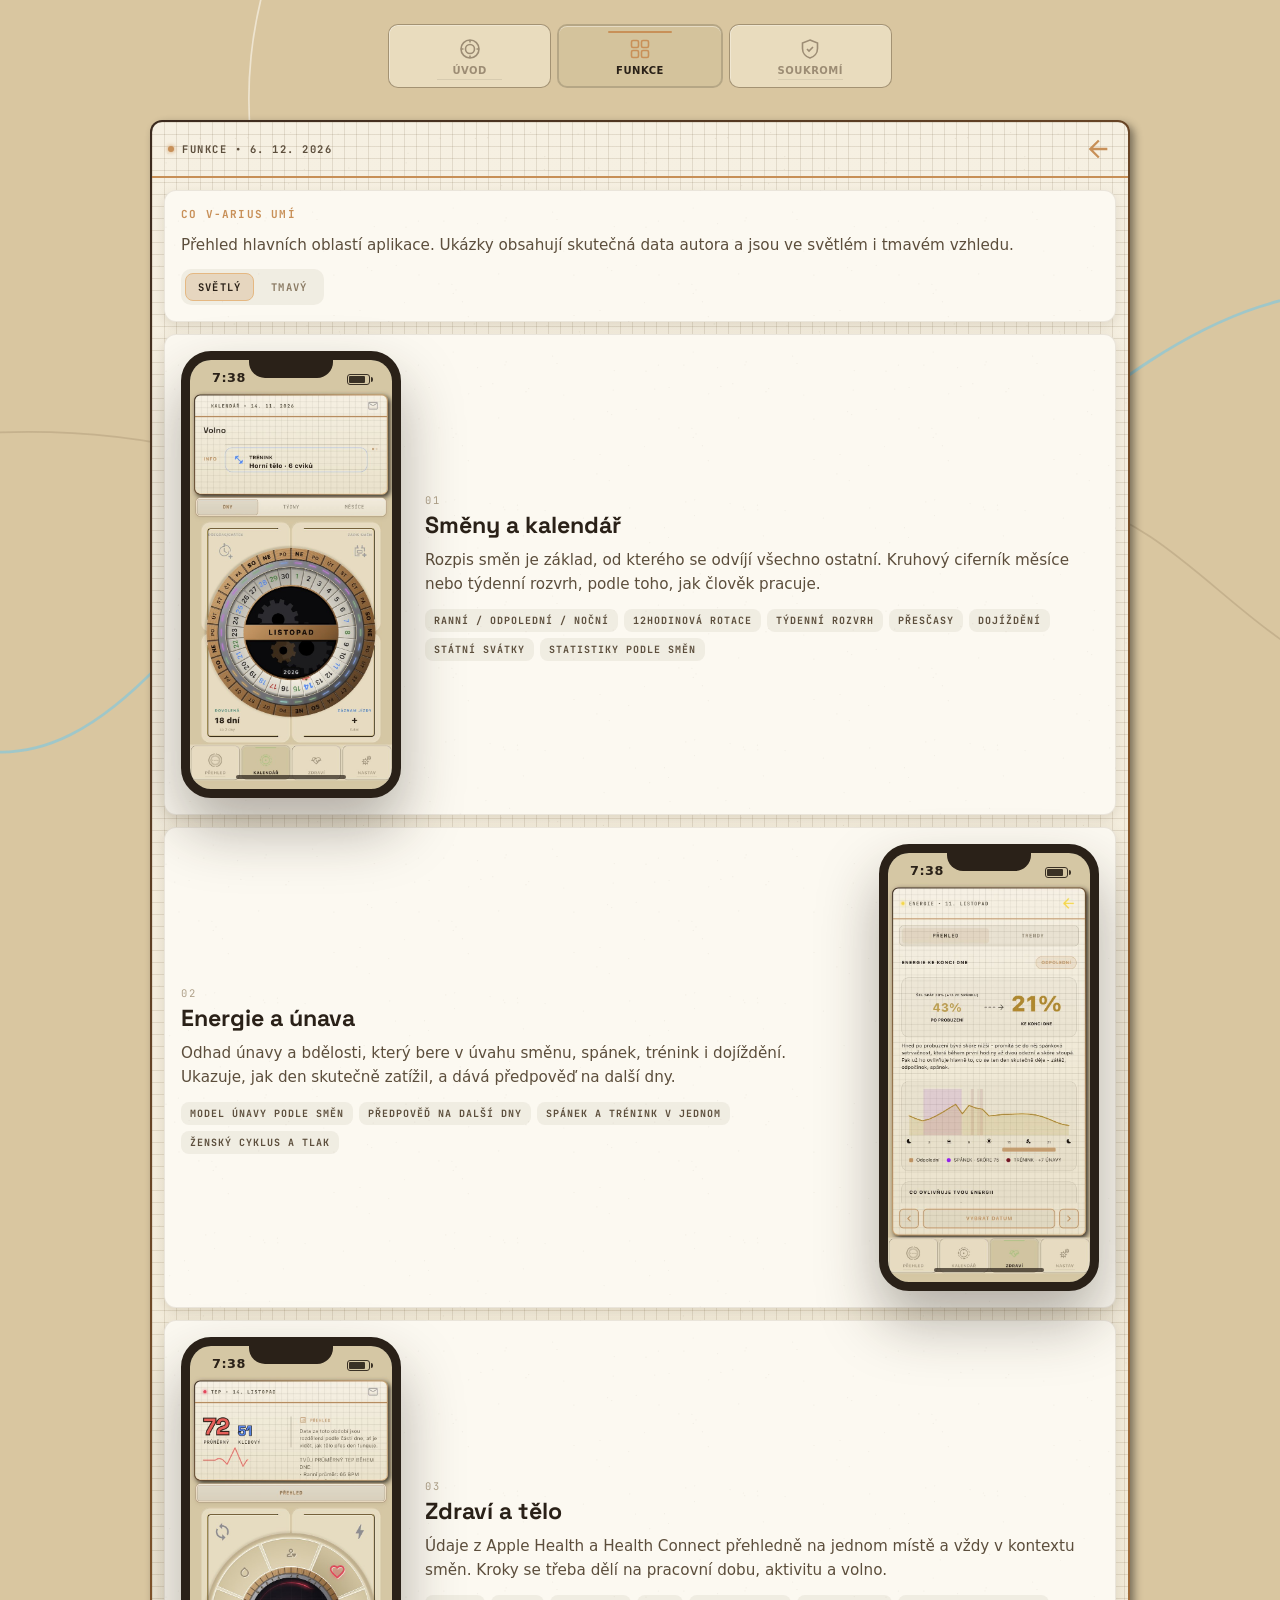
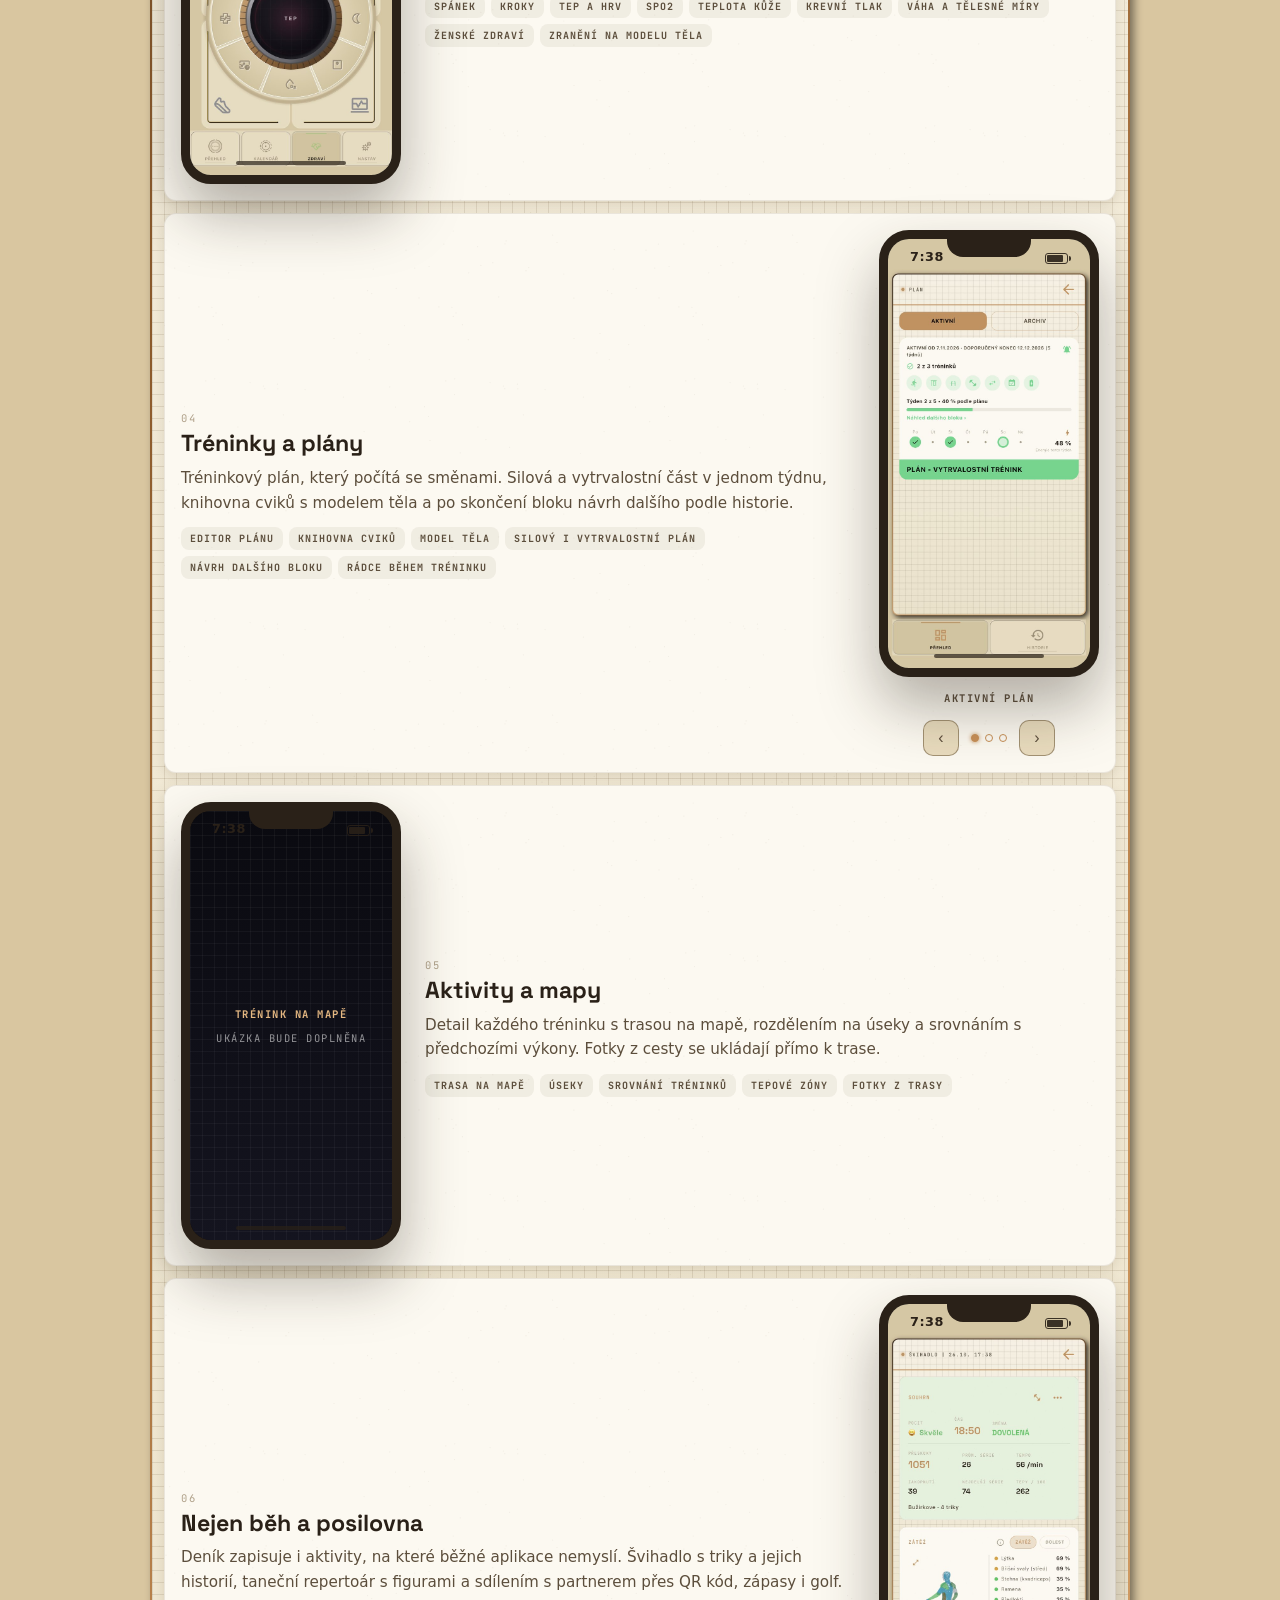
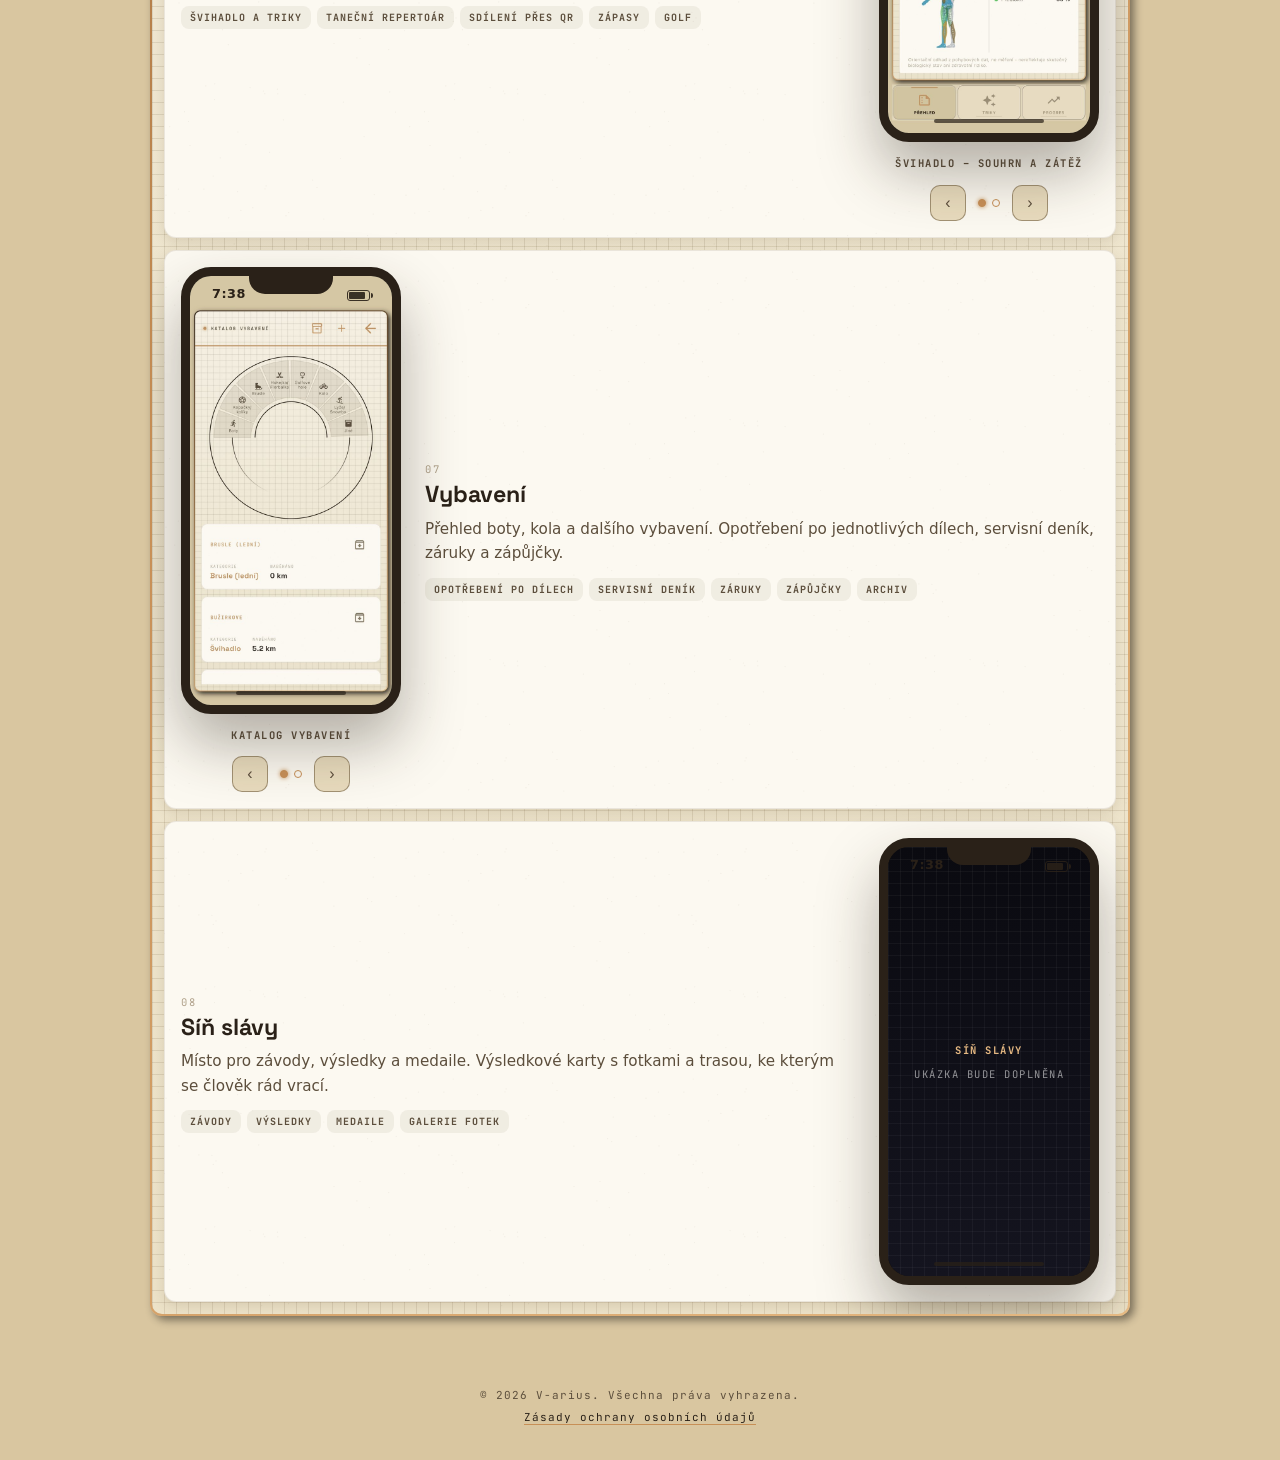
==== funkce/index.html @ 3d95a7a2 "Lišta, stránka Funkce, klikací telefon se screeny (světlý/tmavý) - Lišta Úvod · Funkce · Soukromí ve" ====
<!DOCTYPE html>
<html lang="cs">
<head>
    <meta charset="UTF-8">
    <meta name="viewport" content="width=device-width, initial-scale=1.0, viewport-fit=cover">
    <title>V-arius | Funkce</title>
    <meta name="description" content="Co umí V-arius: směny a kalendář, energie a únava, zdraví, tréninkové plány, mapy, švihadlo, tanec, vybavení a síň slávy.">
    <link rel="preconnect" href="https://fonts.googleapis.com">
    <link rel="preconnect" href="https://fonts.gstatic.com" crossorigin>
    <link href="https://fonts.googleapis.com/css2?family=JetBrains+Mono:wght@400;700&family=Space+Grotesk:wght@500;700&display=swap" rel="stylesheet">
    <link rel="stylesheet" href="../style.css">
    <link rel="stylesheet" href="../layout.css">
</head>
<body>

    <nav class="app-nav" aria-label="Navigace">
        <a class="nav-item" href="../">
            <svg viewBox="0 0 24 24" fill="none" stroke="currentColor" stroke-width="1.6" aria-hidden="true"><circle cx="12" cy="12" r="9"/><circle cx="12" cy="12" r="4.5"/><path d="M12 3v2.5M12 18.5V21M3 12h2.5M18.5 12H21"/></svg>
            Úvod
        </a>
        <a class="nav-item" href="./" aria-current="page">
            <svg viewBox="0 0 24 24" fill="none" stroke="currentColor" stroke-width="1.6" aria-hidden="true"><rect x="3.5" y="3.5" width="7" height="7" rx="1.5"/><rect x="13.5" y="3.5" width="7" height="7" rx="1.5"/><rect x="3.5" y="13.5" width="7" height="7" rx="1.5"/><rect x="13.5" y="13.5" width="7" height="7" rx="1.5"/></svg>
            Funkce
        </a>
        <a class="nav-item" href="../privacy/?lang=cs">
            <svg viewBox="0 0 24 24" fill="none" stroke="currentColor" stroke-width="1.6" aria-hidden="true"><path d="M12 3l7.5 3v5.5c0 4.6-3.2 8.3-7.5 9.5-4.3-1.2-7.5-4.9-7.5-9.5V6L12 3z"/><path d="M9 12l2 2 4-4"/></svg>
            Soukromí
        </a>
    </nav>

    <main class="hero-section features">
        <div class="board">
            <div class="board-inner">
                <div class="board-header">
                    <span class="board-dot"></span>
                    <span class="board-title">Funkce • <span class="js-today"></span></span>
                    <a class="board-action" href="../" aria-label="Zpět na úvod"><svg viewBox="0 0 24 24" aria-hidden="true"><path fill="currentColor" d="M20 11H7.83l5.59-5.59L12 4l-8 8 8 8 1.41-1.41L7.83 13H20v-2z"/></svg></a>
                </div>
                <div class="board-divider"></div>

                <div class="board-body">
                    <section class="section-card features-intro">
                        <h2 class="section-title">Co V-arius umí</h2>
                        <p>Přehled hlavních oblastí aplikace. Ukázky obsahují skutečná data autora a jsou ve světlém i tmavém vzhledu.</p>
                        <div class="mode-switch" role="group" aria-label="Vzhled">
                            <button type="button" data-mode="light">Světlý</button>
                            <button type="button" data-mode="dark">Tmavý</button>
                        </div>
                    </section>

                    <section class="section-card feature">
                        <div>
                            <span class="feature-num">01</span>
                            <h2>Směny a kalendář</h2>
                            <p>Rozpis směn je základ, od kterého se odvíjí všechno ostatní. Kruhový ciferník měsíce nebo týdenní rozvrh, podle toho, jak člověk pracuje.</p>
                            <div class="feature-tags"><span>Ranní / odpolední / noční</span><span>12hodinová rotace</span><span>Týdenní rozvrh</span><span>Přesčasy</span><span>Dojíždění</span><span>Státní svátky</span><span>Statistiky podle směn</span></div>
                        </div>
                        <div class="feature-phone">
                            <div class="phone-mockup">
                                <div class="phone-frame">
                                    <div class="phone-status-bar"><span class="js-clock"></span><span class="battery-icon"></span></div>
                                    <div class="phone-slide is-active" data-caption="Kalendář směn"><img class="phone-screen" data-light="../screens/kalendar-light.jpg" data-dark="../screens/kalendar-dark.jpg" alt="Kalendář směn"></div>
                                    <div class="phone-home-bar"></div>
                                </div>
                            </div>
                        </div>
                    </section>
                    <section class="section-card feature">
                        <div>
                            <span class="feature-num">02</span>
                            <h2>Energie a únava</h2>
                            <p>Odhad únavy a bdělosti, který bere v úvahu směnu, spánek, trénink i dojíždění. Ukazuje, jak den skutečně zatížil, a dává předpověď na další dny.</p>
                            <div class="feature-tags"><span>Model únavy podle směn</span><span>Předpověď na další dny</span><span>Spánek a trénink v jednom</span><span>Ženský cyklus a tlak</span></div>
                        </div>
                        <div class="feature-phone">
                            <div class="phone-mockup">
                                <div class="phone-frame">
                                    <div class="phone-status-bar"><span class="js-clock"></span><span class="battery-icon"></span></div>
                                    <div class="phone-slide is-active" data-caption="Energie"><img class="phone-screen" data-light="../screens/energie-light.jpg" data-dark="../screens/energie-dark.jpg" alt="Energie"></div>
                                    <div class="phone-home-bar"></div>
                                </div>
                            </div>
                        </div>
                    </section>
                    <section class="section-card feature">
                        <div>
                            <span class="feature-num">03</span>
                            <h2>Zdraví a tělo</h2>
                            <p>Údaje z Apple Health a Health Connect přehledně na jednom místě a vždy v kontextu směn. Kroky se třeba dělí na pracovní dobu, aktivitu a volno.</p>
                            <div class="feature-tags"><span>Spánek</span><span>Kroky</span><span>Tep a HRV</span><span>SpO2</span><span>Teplota kůže</span><span>Krevní tlak</span><span>Váha a tělesné míry</span><span>Ženské zdraví</span><span>Zranění na modelu těla</span></div>
                        </div>
                        <div class="feature-phone">
                            <div class="phone-mockup">
                                <div class="phone-frame">
                                    <div class="phone-status-bar"><span class="js-clock"></span><span class="battery-icon"></span></div>
                                    <div class="phone-slide is-active" data-caption="Zdraví"><img class="phone-screen" data-light="../screens/zdravi-light.jpg" data-dark="../screens/zdravi-dark.jpg" alt="Zdraví"></div>
                                    <div class="phone-home-bar"></div>
                                </div>
                            </div>
                        </div>
                    </section>
                    <section class="section-card feature">
                        <div>
                            <span class="feature-num">04</span>
                            <h2>Tréninky a plány</h2>
                            <p>Tréninkový plán, který počítá se směnami. Silová a vytrvalostní část v jednom týdnu, knihovna cviků s modelem těla a po skončení bloku návrh dalšího podle historie.</p>
                            <div class="feature-tags"><span>Editor plánu</span><span>Knihovna cviků</span><span>Model těla</span><span>Silový i vytrvalostní plán</span><span>Návrh dalšího bloku</span><span>Rádce během tréninku</span></div>
                        </div>
                        <div class="feature-phone phone-gallery" data-gallery>
                            <div class="phone-mockup">
                                <div class="phone-frame">
                                    <div class="phone-status-bar"><span class="js-clock"></span><span class="battery-icon"></span></div>
                                    <div class="phone-slide" data-caption="Aktivní plán"><img class="phone-screen" data-light="../screens/plan-light.jpg" data-dark="../screens/plan-dark.jpg" alt="Aktivní plán"></div><div class="phone-slide" data-caption="Vytrvalostní plán a výhled"><img class="phone-screen" data-light="../screens/plan2-light.jpg" data-dark="../screens/plan2-dark.jpg" alt="Vytrvalostní plán a výhled"></div><div class="phone-slide" data-caption="Doporučení podle směn"><img class="phone-screen" data-light="../screens/plan3-light.jpg" data-dark="../screens/plan3-dark.jpg" alt="Doporučení podle směn"></div>
                                    <div class="phone-home-bar"></div>
                                </div>
                            </div>
                            <div class="gallery-caption"></div>
                            <div class="gallery-controls">
                                <button class="gallery-arrow" type="button" data-dir="-1" aria-label="Předchozí">‹</button>
                                <div class="gallery-dots"></div>
                                <button class="gallery-arrow" type="button" data-dir="1" aria-label="Další">›</button>
                            </div>
                        </div>
                    </section>
                    <section class="section-card feature">
                        <div>
                            <span class="feature-num">05</span>
                            <h2>Aktivity a mapy</h2>
                            <p>Detail každého tréninku s trasou na mapě, rozdělením na úseky a srovnáním s předchozími výkony. Fotky z cesty se ukládají přímo k trase.</p>
                            <div class="feature-tags"><span>Trasa na mapě</span><span>Úseky</span><span>Srovnání tréninků</span><span>Tepové zóny</span><span>Fotky z trasy</span></div>
                        </div>
                        <div class="feature-phone">
                            <div class="phone-mockup">
                                <div class="phone-frame">
                                    <div class="phone-status-bar"><span class="js-clock"></span><span class="battery-icon"></span></div>
                                    <div class="phone-slide is-active" data-caption="Trénink na mapě"><img class="phone-screen" data-light="../screens/mapa-light.jpg" data-dark="../screens/mapa-dark.jpg" alt="Trénink na mapě"></div>
                                    <div class="phone-home-bar"></div>
                                </div>
                            </div>
                        </div>
                    </section>
                    <section class="section-card feature">
                        <div>
                            <span class="feature-num">06</span>
                            <h2>Nejen běh a posilovna</h2>
                            <p>Deník zapisuje i aktivity, na které běžné aplikace nemyslí. Švihadlo s triky a jejich historií, taneční repertoár s figurami a sdílením s partnerem přes QR kód, zápasy i golf.</p>
                            <div class="feature-tags"><span>Švihadlo a triky</span><span>Taneční repertoár</span><span>Sdílení přes QR</span><span>Zápasy</span><span>Golf</span></div>
                        </div>
                        <div class="feature-phone phone-gallery" data-gallery>
                            <div class="phone-mockup">
                                <div class="phone-frame">
                                    <div class="phone-status-bar"><span class="js-clock"></span><span class="battery-icon"></span></div>
                                    <div class="phone-slide" data-caption="Švihadlo – souhrn a zátěž"><img class="phone-screen" data-light="../screens/aktivity-light.jpg" data-dark="../screens/aktivity-dark.jpg" alt="Švihadlo – souhrn a zátěž"></div><div class="phone-slide" data-caption="Švihadlo – vývoj a triky"><img class="phone-screen" data-light="../screens/aktivity2-light.jpg" data-dark="../screens/aktivity2-dark.jpg" alt="Švihadlo – vývoj a triky"></div>
                                    <div class="phone-home-bar"></div>
                                </div>
                            </div>
                            <div class="gallery-caption"></div>
                            <div class="gallery-controls">
                                <button class="gallery-arrow" type="button" data-dir="-1" aria-label="Předchozí">‹</button>
                                <div class="gallery-dots"></div>
                                <button class="gallery-arrow" type="button" data-dir="1" aria-label="Další">›</button>
                            </div>
                        </div>
                    </section>
                    <section class="section-card feature">
                        <div>
                            <span class="feature-num">07</span>
                            <h2>Vybavení</h2>
                            <p>Přehled boty, kola a dalšího vybavení. Opotřebení po jednotlivých dílech, servisní deník, záruky a zápůjčky.</p>
                            <div class="feature-tags"><span>Opotřebení po dílech</span><span>Servisní deník</span><span>Záruky</span><span>Zápůjčky</span><span>Archiv</span></div>
                        </div>
                        <div class="feature-phone phone-gallery" data-gallery>
                            <div class="phone-mockup">
                                <div class="phone-frame">
                                    <div class="phone-status-bar"><span class="js-clock"></span><span class="battery-icon"></span></div>
                                    <div class="phone-slide" data-caption="Katalog vybavení"><img class="phone-screen" data-light="../screens/vybaveni-light.jpg" data-dark="../screens/vybaveni-dark.jpg" alt="Katalog vybavení"></div><div class="phone-slide" data-caption="Opotřebení a tipy"><img class="phone-screen" data-light="../screens/vybaveni2-light.jpg" data-dark="../screens/vybaveni2-dark.jpg" alt="Opotřebení a tipy"></div>
                                    <div class="phone-home-bar"></div>
                                </div>
                            </div>
                            <div class="gallery-caption"></div>
                            <div class="gallery-controls">
                                <button class="gallery-arrow" type="button" data-dir="-1" aria-label="Předchozí">‹</button>
                                <div class="gallery-dots"></div>
                                <button class="gallery-arrow" type="button" data-dir="1" aria-label="Další">›</button>
                            </div>
                        </div>
                    </section>
                    <section class="section-card feature">
                        <div>
                            <span class="feature-num">08</span>
                            <h2>Síň slávy</h2>
                            <p>Místo pro závody, výsledky a medaile. Výsledkové karty s fotkami a trasou, ke kterým se člověk rád vrací.</p>
                            <div class="feature-tags"><span>Závody</span><span>Výsledky</span><span>Medaile</span><span>Galerie fotek</span></div>
                        </div>
                        <div class="feature-phone">
                            <div class="phone-mockup">
                                <div class="phone-frame">
                                    <div class="phone-status-bar"><span class="js-clock"></span><span class="battery-icon"></span></div>
                                    <div class="phone-slide is-active" data-caption="Síň slávy"><img class="phone-screen" data-light="../screens/sin-slavy-light.jpg" data-dark="../screens/sin-slavy-dark.jpg" alt="Síň slávy"></div>
                                    <div class="phone-home-bar"></div>
                                </div>
                            </div>
                        </div>
                    </section>
                </div>
            </div>
        </div>
    </main>

    <footer class="site-footer">
        © 2026 V-arius. Všechna práva vyhrazena.<br>
        <a href="../privacy/?lang=cs">Zásady ochrany osobních údajů</a>
    </footer>

    <script src="../site.js"></script>
</body>
</html>
---- style.css ----
/* =========================================================================
   V-arius web - vzhled převzatý z aplikace (světlý "pergamenový" režim).
   Hodnoty odpovídají shift_2 app:
   - FocusBoardStyles (focus_board_styles.dart): stůl, stránka, kartička, měď
   - GridPainter (focus_board_painters.dart): mřížka 12 px + papírové zrno
   - FocusBoardHeader: tečka se svitem, popisek JetBrains Mono 10.5/1.5
   - SectionCard + statPanelDecoration (workout_stat_widgets.dart)
   ========================================================================= */

:root {
    --desk: #D9C6A0;            /* warmDesk - stůl pod deskou */
    --desk-2: #CFBD95;          /* warmDesk2 */
    --page-top: #F6F0E2;        /* warmPageTop - stránka desky */
    --page-bottom: #ECE2C8;     /* warmPageBottom */
    --card: #FCF9F1;            /* warmCard - SectionCard */
    --instrument: #E9DCBE;      /* warmInstrument - "hardware" plochy */
    --hairline: #6B5638;        /* warmHairline - inkoustová linka */
    --ink: #2A2118;
    --ink-soft: #5C4E3C;
    --ink-muted: #8A7A63;
    --ink-faint: #AFA089;
    --copper: #C78F56;          /* copperBase */
    --copper-hi: #E5B882;       /* copperHighlight */
    --copper-gold: #C89058;     /* kStatCopperGold - nadpisy karet */
    --grain-board: url("data:image/svg+xml,%3Csvg xmlns='http://www.w3.org/2000/svg' width='240' height='240'%3E%3Cg fill='%236B5638' fill-opacity='0.1'%3E%3Ccircle cx='148.3' cy='128.0' r='0.6'/%3E%3Ccircle cx='87.8' cy='140.6' r='0.6'/%3E%3Ccircle cx='39.8' cy='197.8' r='0.6'/%3E%3Ccircle cx='92.1' cy='189.5' r='0.6'/%3E%3Ccircle cx='221.2' cy='73.8' r='0.6'/%3E%3Ccircle cx='238.1' cy='49.2' r='0.6'/%3E%3Ccircle cx='157.5' cy='219.0' r='0.6'/%3E%3Ccircle cx='26.2' cy='196.9' r='0.6'/%3E%3Ccircle cx='95.7' cy='15.7' r='0.6'/%3E%3Ccircle cx='167.8' cy='83.5' r='0.6'/%3E%3Ccircle cx='96.9' cy='192.4' r='0.6'/%3E%3Ccircle cx='192.0' cy='159.3' r='0.6'/%3E%3Ccircle cx='199.8' cy='142.7' r='0.6'/%3E%3Ccircle cx='110.6' cy='229.8' r='0.6'/%3E%3Ccircle cx='191.0' cy='75.3' r='0.6'/%3E%3Ccircle cx='165.7' cy='219.6' r='0.6'/%3E%3Ccircle cx='109.7' cy='63.6' r='0.6'/%3E%3Ccircle cx='48.2' cy='16.2' r='0.6'/%3E%3Ccircle cx='126.1' cy='148.5' r='0.6'/%3E%3Ccircle cx='138.6' cy='10.5' r='0.6'/%3E%3Ccircle cx='97.8' cy='156.7' r='0.6'/%3E%3Ccircle cx='148.7' cy='162.1' r='0.6'/%3E%3Ccircle cx='152.4' cy='47.3' r='0.6'/%3E%3Ccircle cx='68.4' cy='108.6' r='0.6'/%3E%3Ccircle cx='220.0' cy='191.6' r='0.6'/%3E%3Ccircle cx='75.4' cy='190.9' r='0.6'/%3E%3Ccircle cx='146.6' cy='103.7' r='0.6'/%3E%3Ccircle cx='189.7' cy='131.9' r='0.6'/%3E%3Ccircle cx='186.2' cy='133.3' r='0.6'/%3E%3Ccircle cx='155.0' cy='203.6' r='0.6'/%3E%3Ccircle cx='51.3' cy='233.9' r='0.6'/%3E%3Ccircle cx='127.0' cy='126.8' r='0.6'/%3E%3Ccircle cx='186.1' cy='12.1' r='0.6'/%3E%3Ccircle cx='118.7' cy='176.8' r='0.6'/%3E%3Ccircle cx='109.2' cy='215.7' r='0.6'/%3E%3Ccircle cx='193.2' cy='117.0' r='0.6'/%3E%3Ccircle cx='180.5' cy='174.9' r='0.6'/%3E%3Ccircle cx='84.6' cy='134.0' r='0.6'/%3E%3Ccircle cx='136.6' cy='61.7' r='0.6'/%3E%3Ccircle cx='16.0' cy='31.3' r='0.6'/%3E%3Ccircle cx='14.1' cy='40.8' r='0.6'/%3E%3Ccircle cx='196.8' cy='46.0' r='0.6'/%3E%3Ccircle cx='228.6' cy='200.0' r='0.6'/%3E%3Ccircle cx='210.6' cy='133.1' r='0.6'/%3E%3Ccircle cx='102.5' cy='145.5' r='0.6'/%3E%3Ccircle cx='211.5' cy='223.4' r='0.6'/%3E%3Ccircle cx='103.2' cy='177.9' r='0.6'/%3E%3Ccircle cx='37.3' cy='152.1' r='0.6'/%3E%3Ccircle cx='83.4' cy='16.4' r='0.6'/%3E%3Ccircle cx='84.6' cy='162.4' r='0.6'/%3E%3Ccircle cx='144.2' cy='172.2' r='0.6'/%3E%3Ccircle cx='46.0' cy='116.2' r='0.6'/%3E%3Ccircle cx='147.2' cy='132.7' r='0.6'/%3E%3Ccircle cx='38.3' cy='170.7' r='0.6'/%3E%3Ccircle cx='202.2' cy='94.3' r='0.6'/%3E%3Ccircle cx='46.7' cy='183.1' r='0.6'/%3E%3Ccircle cx='150.0' cy='100.2' r='0.6'/%3E%3Ccircle cx='38.2' cy='112.6' r='0.6'/%3E%3Ccircle cx='167.4' cy='77.2' r='0.6'/%3E%3Ccircle cx='7.3' cy='144.0' r='0.6'/%3E%3Ccircle cx='153.9' cy='73.7' r='0.6'/%3E%3Ccircle cx='226.3' cy='131.1' r='0.6'/%3E%3Ccircle cx='187.4' cy='209.8' r='0.6'/%3E%3Ccircle cx='54.0' cy='73.3' r='0.6'/%3E%3Ccircle cx='105.6' cy='91.0' r='0.6'/%3E%3Ccircle cx='152.8' cy='34.6' r='0.6'/%3E%3Ccircle cx='196.9' cy='183.0' r='0.6'/%3E%3Ccircle cx='56.8' cy='195.1' r='0.6'/%3E%3Ccircle cx='20.6' cy='166.6' r='0.6'/%3E%3Ccircle cx='82.2' cy='201.9' r='0.6'/%3E%3C/g%3E%3C/svg%3E");
    --grain-card: url("data:image/svg+xml,%3Csvg xmlns='http://www.w3.org/2000/svg' width='240' height='240'%3E%3Cg fill='%236B5638' fill-opacity='0.07'%3E%3Ccircle cx='112.8' cy='174.8' r='0.6'/%3E%3Ccircle cx='72.9' cy='213.0' r='0.6'/%3E%3Ccircle cx='98.4' cy='172.0' r='0.6'/%3E%3Ccircle cx='63.7' cy='58.8' r='0.6'/%3E%3Ccircle cx='195.0' cy='119.6' r='0.6'/%3E%3Ccircle cx='99.8' cy='174.7' r='0.6'/%3E%3Ccircle cx='231.2' cy='74.3' r='0.6'/%3E%3Ccircle cx='169.0' cy='124.6' r='0.6'/%3E%3Ccircle cx='175.5' cy='239.9' r='0.6'/%3E%3Ccircle cx='49.5' cy='180.6' r='0.6'/%3E%3Ccircle cx='112.4' cy='170.2' r='0.6'/%3E%3Ccircle cx='209.3' cy='35.6' r='0.6'/%3E%3Ccircle cx='51.0' cy='98.9' r='0.6'/%3E%3Ccircle cx='14.0' cy='83.9' r='0.6'/%3E%3Ccircle cx='100.0' cy='29.8' r='0.6'/%3E%3Ccircle cx='178.4' cy='183.1' r='0.6'/%3E%3Ccircle cx='93.7' cy='82.9' r='0.6'/%3E%3Ccircle cx='48.3' cy='102.4' r='0.6'/%3E%3Ccircle cx='75.9' cy='51.4' r='0.6'/%3E%3Ccircle cx='208.3' cy='55.0' r='0.6'/%3E%3Ccircle cx='9.7' cy='54.1' r='0.6'/%3E%3Ccircle cx='4.7' cy='207.7' r='0.6'/%3E%3Ccircle cx='202.6' cy='76.6' r='0.6'/%3E%3Ccircle cx='230.5' cy='193.1' r='0.6'/%3E%3Ccircle cx='101.1' cy='26.9' r='0.6'/%3E%3Ccircle cx='204.3' cy='145.6' r='0.6'/%3E%3Ccircle cx='55.3' cy='238.8' r='0.6'/%3E%3Ccircle cx='87.8' cy='48.7' r='0.6'/%3E%3Ccircle cx='118.4' cy='200.8' r='0.6'/%3E%3Ccircle cx='33.9' cy='92.9' r='0.6'/%3E%3Ccircle cx='80.9' cy='225.6' r='0.6'/%3E%3Ccircle cx='239.8' cy='111.6' r='0.6'/%3E%3Ccircle cx='40.8' cy='166.9' r='0.6'/%3E%3Ccircle cx='206.7' cy='79.6' r='0.6'/%3E%3Ccircle cx='49.7' cy='164.8' r='0.6'/%3E%3Ccircle cx='23.5' cy='202.5' r='0.6'/%3E%3Ccircle cx='1.0' cy='36.2' r='0.6'/%3E%3Ccircle cx='168.9' cy='84.1' r='0.6'/%3E%3Ccircle cx='19.5' cy='192.7' r='0.6'/%3E%3Ccircle cx='57.4' cy='110.7' r='0.6'/%3E%3Ccircle cx='63.3' cy='125.7' r='0.6'/%3E%3Ccircle cx='104.6' cy='233.3' r='0.6'/%3E%3Ccircle cx='48.2' cy='17.0' r='0.6'/%3E%3Ccircle cx='72.6' cy='32.6' r='0.6'/%3E%3Ccircle cx='158.8' cy='60.0' r='0.6'/%3E%3Ccircle cx='24.1' cy='52.5' r='0.6'/%3E%3Ccircle cx='46.9' cy='93.3' r='0.6'/%3E%3Ccircle cx='123.7' cy='53.6' r='0.6'/%3E%3Ccircle cx='85.1' cy='168.6' r='0.6'/%3E%3Ccircle cx='191.9' cy='138.9' r='0.6'/%3E%3Ccircle cx='223.7' cy='130.6' r='0.6'/%3E%3Ccircle cx='224.7' cy='172.9' r='0.6'/%3E%3Ccircle cx='152.0' cy='28.5' r='0.6'/%3E%3Ccircle cx='13.4' cy='30.1' r='0.6'/%3E%3Ccircle cx='199.1' cy='217.6' r='0.6'/%3E%3Ccircle cx='147.6' cy='21.1' r='0.6'/%3E%3Ccircle cx='121.0' cy='56.7' r='0.6'/%3E%3Ccircle cx='140.1' cy='175.6' r='0.6'/%3E%3Ccircle cx='38.9' cy='30.1' r='0.6'/%3E%3Ccircle cx='25.0' cy='226.5' r='0.6'/%3E%3C/g%3E%3C/svg%3E");
    --font-label: 'JetBrains Mono', ui-monospace, monospace;
    --font-display: 'Space Grotesk', system-ui, sans-serif;
    --font-body: -apple-system, BlinkMacSystemFont, 'Segoe UI', Roboto, system-ui, sans-serif;
}

* {
    margin: 0;
    padding: 0;
    box-sizing: border-box;
}

body {
    font-family: var(--font-body);
    background-color: var(--desk);
    color: var(--ink);
    display: flex;
    flex-direction: column;
    min-height: 100vh;
    position: relative;
    overflow-x: hidden;
}

/* GPS trasy na stole (pod deskou) */
body::after {
    content: "";
    position: fixed;
    inset: 0;
    background-image: url("data:image/svg+xml,%3Csvg xmlns='http://www.w3.org/2000/svg' viewBox='0 0 1200 800' preserveAspectRatio='xMidYMid slice'%3E%3Cpath d='M -100 600 C 200 900, 300 100, 600 400 C 900 700, 1000 100, 1400 300' fill='none' stroke='%235AC8FA' stroke-width='2.5' opacity='0.45' /%3E%3Cpath d='M -100 400 C 400 300, 500 700, 800 500 C 1100 300, 1100 700, 1400 600' fill='none' stroke='%236B5638' stroke-width='1.5' opacity='0.18' /%3E%3Cpath d='M 300 -100 C 100 300, 600 500, 500 900' fill='none' stroke='%23FCF9F1' stroke-width='1.5' opacity='0.6' /%3E%3C/svg%3E");
    background-size: cover;
    background-position: center;
    pointer-events: none;
    z-index: -2;
}

/* --- ROZVRŽENÍ --- */
.hero-section {
    flex: 1;
    display: flex;
    justify-content: center;
    align-items: flex-start;
    padding: 10vh 5% 60px;
    gap: 60px;
    max-width: 1400px;
    margin: 0 auto;
    width: 100%;
}

/* =========================================================================
   DESKA (FocusBoard): měděný přechodový rám 2 px → papírová stránka
   s mřížkou a zrnem → hlavička → 2px měděná linka → obsah
   ========================================================================= */
.board {
    max-width: 650px;
    width: 100%;
    padding: 2px;
    border-radius: 12px;
    background: linear-gradient(135deg, #3B2A1E, #8B5A2B, #C78F56, #E5B982);
    box-shadow: 4px 4px 8px rgba(0, 0, 0, 0.45);
    z-index: 1;
}

.board-inner {
    border-radius: 10px;
    overflow: hidden;
    background-color: var(--page-top);
    background-image:
        var(--grain-board),
        linear-gradient(rgba(107, 86, 56, 0.14) 1px, transparent 1px),
        linear-gradient(90deg, rgba(107, 86, 56, 0.14) 1px, transparent 1px),
        linear-gradient(180deg, var(--page-top), var(--page-bottom));
    background-size: 240px 240px, 12px 12px, 12px 12px, 100% 100%;
}

.board-header {
    display: flex;
    align-items: center;
    gap: 8px;
    padding: 9px 16px;
    min-height: 48px;
}

.board-dot {
    width: 6px;
    height: 6px;
    border-radius: 50%;
    background: var(--copper-gold);
    box-shadow: 0 0 4px var(--copper-gold);
    flex-shrink: 0;
}

.board-title {
    flex: 1;
    min-width: 0;
    font-family: var(--font-label);
    font-size: 10.5px;
    font-weight: 700;
    letter-spacing: 1.5px;
    text-transform: uppercase;
    color: var(--ink-soft);
    white-space: nowrap;
    overflow: hidden;
    text-overflow: ellipsis;
}

/* Šipka zpět vpravo v hlavičce - měděná, jako Icons.arrow_back v aplikaci */
.board-action {
    display: flex;
    align-items: center;
    justify-content: center;
    padding: 4px 0 4px 16px;
    color: var(--copper-gold);
    text-decoration: none;
    cursor: pointer;
    background: none;
    border: none;
}

.board-action svg { width: 28px; height: 28px; }

.board-divider {
    height: 2px;
    background: var(--copper);
}

.board-body {
    padding: 12px;
}

/* =========================================================================
   KARTA (SectionCard + statPanelDecoration ve světlém režimu)
   ========================================================================= */
.section-card {
    position: relative;
    background-color: var(--card);
    background-image: var(--grain-card);
    background-size: 240px 240px;
    border: 1px solid rgba(107, 86, 56, 0.12);
    border-radius: 12px;
    box-shadow: 0 4px 12px rgba(107, 86, 56, 0.16);
    padding: 16px;
}

.section-card + .section-card { margin-top: 12px; }

.section-title {
    font-family: var(--font-label);
    font-size: 11px;
    font-weight: 700;
    letter-spacing: 1.2px;
    text-transform: uppercase;
    color: var(--copper-gold);
    margin-bottom: 12px;
}

.section-card p,
.section-card li {
    font-size: 0.95rem;
    line-height: 1.6;
    color: var(--ink-soft);
}

.section-card p + p,
.section-card ul + p { margin-top: 10px; }
.section-card .nowrap { white-space: nowrap; }
.section-card ul { margin: 10px 0 0 18px; }
.section-card li + li { margin-top: 6px; }

.section-card a,
.site-footer a {
    color: var(--ink);
    text-decoration: none;
    border-bottom: 1px solid var(--copper);
}

/* Čip (vybraný stav záložky - FocusBoardStyles.tabDecoration) */
.chip {
    display: inline-block;
    font-family: var(--font-label);
    font-size: 10.5px;
    font-weight: 700;
    letter-spacing: 1.2px;
    text-transform: uppercase;
    color: var(--ink-soft);
    background: rgba(199, 142, 86, 0.25);
    border: 1.5px solid var(--copper-hi);
    border-radius: 8px;
    padding: 6px 12px;
}

/* --- ÚVOD --- */
.intro h1 {
    font-family: var(--font-display);
    font-size: 2.4rem;
    line-height: 1.15;
    font-weight: 700;
    letter-spacing: -0.5px;
    color: var(--ink);
    margin: 14px 0 14px;
}

.intro p {
    font-size: 1.05rem;
    line-height: 1.65;
    color: var(--ink-soft);
}

/* --- FORMULÁŘ --- */
.newsletter-form {
    display: flex;
    gap: 10px;
    flex-wrap: wrap;
    margin-top: 20px;
}

.newsletter-form input {
    flex: 1;
    min-width: 220px;
    padding: 13px 16px;
    font: 1rem var(--font-body);
    color: var(--ink);
    background: var(--page-top);
    border: 1.5px solid rgba(107, 86, 56, 0.25);
    border-radius: 10px;
    outline: none;
    transition: border-color 0.2s;
}

.newsletter-form input::placeholder { color: var(--ink-faint); }
.newsletter-form input:focus { border-color: var(--copper); }

.newsletter-form button {
    padding: 13px 24px;
    font-family: var(--font-label);
    font-size: 0.8rem;
    font-weight: 700;
    letter-spacing: 1.5px;
    text-transform: uppercase;
    color: var(--ink);
    background: rgba(199, 142, 86, 0.25);
    border: 1.5px solid var(--copper-hi);
    border-radius: 10px;
    cursor: pointer;
    transition: background-color 0.2s;
}

.newsletter-form button:hover { background: rgba(199, 142, 86, 0.4); }
.newsletter-form button:active { transform: scale(0.98); }

/* --- MAKETA TELEFONU --- */
.phone-mockup {
    position: relative;
    width: 320px;
    height: 650px;
    flex-shrink: 0;
    z-index: 1;
}

.phone-frame {
    position: relative;
    width: 100%;
    height: 100%;
    background-color: #000;
    border-radius: 40px;
    border: 12px solid #2A2118;
    box-shadow: 0 30px 60px rgba(42, 33, 24, 0.35), inset 0 0 0 2px rgba(255, 255, 255, 0.1);
    overflow: hidden;
}

.phone-frame::before {
    content: "";
    position: absolute;
    top: 0;
    left: 50%;
    transform: translateX(-50%);
    width: 120px;
    height: 25px;
    background-color: #2A2118;
    border-bottom-left-radius: 16px;
    border-bottom-right-radius: 16px;
    z-index: 4;
}

.phone-status-bar {
    position: absolute;
    top: 0;
    left: 0;
    width: 100%;
    height: 35px;
    display: flex;
    justify-content: space-between;
    align-items: flex-end;
    padding: 0 22px 10px;
    z-index: 3;
    color: #fff;
    font-size: 0.8rem;
    font-weight: 600;
    letter-spacing: 0.5px;
    pointer-events: none;
}

.battery-icon {
    width: 23px;
    height: 11px;
    border: 1px solid #fff;
    border-radius: 3px;
    position: relative;
    opacity: 0.9;
}

.battery-icon::after {
    content: "";
    position: absolute;
    top: 1px;
    left: 1px;
    width: 16px;
    height: 7px;
    background-color: #fff;
    border-radius: 1px;
}

.battery-icon::before {
    content: "";
    position: absolute;
    right: -4px;
    top: 2px;
    width: 2px;
    height: 5px;
    background-color: #fff;
    border-radius: 0 2px 2px 0;
}

.phone-home-bar {
    position: absolute;
    bottom: 10px;
    left: 50%;
    transform: translateX(-50%);
    width: 110px;
    height: 4px;
    background-color: rgba(255, 255, 255, 0.8);
    border-radius: 4px;
    z-index: 3;
    pointer-events: none;
}

.phone-screen {
    width: 100%;
    height: 100%;
    object-fit: contain;
    object-position: center;
    display: block;
    background-color: #05070a;
}

/* --- ZÁPATÍ --- */
.site-footer {
    text-align: center;
    padding: 8px 16px 32px;
    font-family: var(--font-label);
    font-size: 11px;
    letter-spacing: 1px;
    line-height: 2;
    color: var(--ink-soft);
}

/* --- MOBIL --- */
@media (max-width: 768px) {
    .hero-section {
        flex-direction: column;
        align-items: stretch;
        padding: 16px 8px 40px;
        gap: 40px;
    }

    .board { max-width: none; }
    .intro h1 { font-size: 1.8rem; }
    .intro p { font-size: 1rem; }

    .newsletter-form { flex-direction: column; }
    .newsletter-form input,
    .newsletter-form button { width: 100%; min-width: 0; }

    .phone-mockup {
        width: 260px;
        height: 528px;
        margin: 0 auto;
    }
}
---- layout.css ----
/* =========================================================================
   V-arius web - lišta, klikací telefon, stránka Funkce.
   Navazuje na style.css (tokeny + deska/karty). Lišta = AppNavigationBar
   + NavBarItemPainter z aplikace ve světlém režimu.
   ========================================================================= */

/* --- LIŠTA (AppNavigationBar) --- */
.app-nav {
    display: flex;
    gap: 6px;
    width: 100%;
    max-width: 520px;
    margin: 24px auto 0;
    padding: 0 8px;
    z-index: 5;
}

.nav-item {
    position: relative;
    flex: 1;
    height: 64px;
    display: flex;
    flex-direction: column;
    align-items: center;
    justify-content: center;
    gap: 4px;
    text-decoration: none;
    color: #9C8C74;
    background: var(--instrument);
    border-radius: 10px;
    border: 1.5px solid rgba(107, 86, 56, 0.55);
    box-shadow: inset 0.5px 0.5px 0 rgba(255, 255, 255, 0.6);
    font-family: var(--font-body);
    font-size: 10px;
    font-weight: 700;
    letter-spacing: 0.5px;
    text-transform: uppercase;
    transition: background-color 0.15s;
}

/* decentní prolis na dně vystouplého tlačítka */
.nav-item::after {
    content: "";
    position: absolute;
    left: 30%;
    right: 30%;
    bottom: 7px;
    height: 1px;
    background: rgba(0, 0, 0, 0.08);
}

.nav-item svg { width: 24px; height: 24px; }
.nav-item:hover { background: #E2D3B1; }

/* vybrané = zamáčknuté + "laserový" pásek nahoře */
.nav-item[aria-current="page"] {
    color: var(--ink);
    background: #D4C39C;
    border: 2px solid rgba(0, 0, 0, 0.15);
    box-shadow: inset 0 1px 0 rgba(255, 255, 255, 0.4);
}

.nav-item[aria-current="page"] svg { color: var(--copper-gold); }
.nav-item[aria-current="page"]::after { display: none; }

.nav-item[aria-current="page"]::before {
    content: "";
    position: absolute;
    top: 5px;
    left: 30%;
    right: 30%;
    height: 1.5px;
    border-radius: 2px;
    background: var(--copper-gold);
}

/* --- KLIKACÍ TELEFON --- */
.phone-gallery {
    display: flex;
    flex-direction: column;
    align-items: center;
    gap: 14px;
    flex-shrink: 0;
}

.phone-gallery .phone-mockup { cursor: pointer; }

.phone-slide {
    position: absolute;
    inset: 0;
    opacity: 0;
    transition: opacity 0.35s ease;
}

.phone-slide.is-active { opacity: 1; }

/* místo pro screen, který ještě nemáme */
.phone-placeholder {
    position: absolute;
    inset: 0;
    display: flex;
    flex-direction: column;
    align-items: center;
    justify-content: center;
    gap: 10px;
    padding: 24px;
    text-align: center;
    color: rgba(255, 255, 255, 0.55);
    font-family: var(--font-label);
    font-size: 10.5px;
    letter-spacing: 1.5px;
    text-transform: uppercase;
    background:
        linear-gradient(rgba(255, 255, 255, 0.04) 1px, transparent 1px),
        linear-gradient(90deg, rgba(255, 255, 255, 0.04) 1px, transparent 1px),
        linear-gradient(180deg, #0A0A10, #14141F);
    background-size: 12px 12px, 12px 12px, 100% 100%;
}

.phone-placeholder b { color: var(--copper-hi); font-weight: 700; }

.gallery-controls {
    display: flex;
    align-items: center;
    gap: 12px;
}

.gallery-caption {
    font-family: var(--font-label);
    font-size: 10.5px;
    font-weight: 700;
    letter-spacing: 1.5px;
    text-transform: uppercase;
    color: var(--ink-soft);
    min-height: 1.4em;
    text-align: center;
}

.gallery-dots { display: flex; gap: 6px; }

.gallery-dots button {
    width: 8px;
    height: 8px;
    padding: 0;
    border-radius: 50%;
    border: 1px solid var(--copper);
    background: transparent;
    cursor: pointer;
}

.gallery-dots button[aria-current="true"] {
    background: var(--copper-gold);
    box-shadow: 0 0 4px var(--copper-gold);
}

.gallery-arrow {
    width: 36px;
    height: 36px;
    border-radius: 10px;
    border: 1.5px solid rgba(107, 86, 56, 0.55);
    background: var(--instrument);
    color: var(--ink-soft);
    font-size: 16px;
    cursor: pointer;
}

.gallery-arrow:hover { background: #E2D3B1; }

.data-note {
    font-size: 0.8rem;
    color: var(--ink-muted);
    text-align: center;
    max-width: 280px;
}

/* --- ÚVOD: přednosti --- */
.highlights {
    display: grid;
    grid-template-columns: repeat(2, minmax(0, 1fr));
    gap: 10px;
    margin-top: 12px;
}

.highlight {
    background: var(--page-top);
    border: 1px solid rgba(107, 86, 56, 0.12);
    border-radius: 10px;
    padding: 12px 14px;
}

.highlight strong {
    display: block;
    font-family: var(--font-label);
    font-size: 10.5px;
    letter-spacing: 1.2px;
    text-transform: uppercase;
    color: var(--copper-gold);
    margin-bottom: 4px;
}

.highlight span {
    font-size: 0.9rem;
    line-height: 1.5;
    color: var(--ink-soft);
}

.cta-link {
    display: inline-block;
    margin-top: 14px;
    font-family: var(--font-label);
    font-size: 11px;
    font-weight: 700;
    letter-spacing: 1.5px;
    text-transform: uppercase;
    color: var(--ink);
    text-decoration: none;
    border-bottom: 1px solid var(--copper);
}

/* --- FUNKCE --- */
.features .board { max-width: 980px; }

.feature {
    display: grid;
    grid-template-columns: minmax(0, 1fr) 220px;
    gap: 24px;
    align-items: center;
}

.feature:nth-child(even) { grid-template-columns: 220px minmax(0, 1fr); }
.feature:nth-child(even) .feature-phone { order: -1; }

.feature-num {
    font-family: var(--font-label);
    font-size: 10.5px;
    letter-spacing: 1.5px;
    color: var(--ink-faint);
}

.feature h2 {
    font-family: var(--font-display);
    font-size: 1.45rem;
    line-height: 1.2;
    color: var(--ink);
    margin: 4px 0 8px;
}

.feature-tags {
    display: flex;
    flex-wrap: wrap;
    gap: 6px;
    margin-top: 12px;
}

.feature-tags span {
    font-family: var(--font-label);
    font-size: 10px;
    font-weight: 700;
    letter-spacing: 1px;
    text-transform: uppercase;
    color: var(--ink-soft);
    background: rgba(107, 86, 56, 0.08);
    border-radius: 8px;
    padding: 5px 9px;
}

.feature-phone .phone-mockup {
    width: 220px;
    height: 447px;
}

.feature-phone .phone-frame { border-width: 9px; border-radius: 30px; }
.feature-phone .phone-frame::before { width: 84px; height: 18px; }

/* --- MOBIL: lišta dole jako v aplikaci --- */
@media (max-width: 768px) {
    body { padding-bottom: calc(84px + env(safe-area-inset-bottom)); }

    .app-nav {
        position: fixed;
        left: 0;
        right: 0;
        bottom: 0;
        max-width: none;
        margin: 0;
        padding: 6px 6px calc(6px + env(safe-area-inset-bottom));
        background: var(--desk-2);
        border-top: 1px solid rgba(107, 86, 56, 0.25);
    }

    .highlights { grid-template-columns: minmax(0, 1fr); }

    .feature,
    .feature:nth-child(even) { grid-template-columns: minmax(0, 1fr); }
    .feature:nth-child(even) .feature-phone { order: 0; }
    .feature-phone { display: flex; justify-content: center; }
}

/* --- PŘEPÍNAČ SVĚTLÝ / TMAVÝ (jako záložky v aplikaci) --- */
.mode-switch {
    display: flex;
    gap: 4px;
    padding: 4px;
    border-radius: 10px;
    background: rgba(107, 86, 56, 0.08);
}

.mode-switch button {
    font-family: var(--font-label);
    font-size: 10.5px;
    font-weight: 700;
    letter-spacing: 1.2px;
    text-transform: uppercase;
    color: var(--ink-muted);
    background: transparent;
    border: 1.5px solid transparent;
    border-radius: 8px;
    padding: 6px 12px;
    cursor: pointer;
}

.mode-switch button[aria-pressed="true"] {
    color: var(--ink);
    background: rgba(199, 142, 86, 0.25);
    border-color: var(--copper-hi);
}

/* chybějící screen: schovat obrázek, ukázat místo pro ukázku */
.phone-slide .phone-placeholder { display: none; }
.phone-slide.is-missing .phone-placeholder { display: flex; }
.phone-slide.is-missing img { display: none; }

.features-intro .mode-switch { display: inline-flex; margin-top: 12px; }
.section-card.feature + .section-card.feature,
.features-intro + .section-card { margin-top: 12px; }

/* pod lištou stačí menší odsazení než 10vh z style.css */
.app-nav + .hero-section { padding-top: 32px; }
@media (max-width: 768px) {
    .app-nav + .hero-section { padding-top: 16px; }
}

/* screeny vyplní displej odshora (spodek je jen prázdná oblast pod lištou) */
.phone-slide .phone-screen { object-fit: cover; object-position: top; }

/* světlé screeny: tmavý čas a baterka, jako má iPhone ve světlém režimu */
html[data-screen-mode="light"] .phone-status-bar { color: #2A2118; }
html[data-screen-mode="light"] .battery-icon { border-color: #2A2118; }
html[data-screen-mode="light"] .battery-icon::after,
html[data-screen-mode="light"] .battery-icon::before { background-color: #2A2118; }
html[data-screen-mode="light"] .phone-home-bar { background-color: rgba(42, 33, 24, 0.7); }
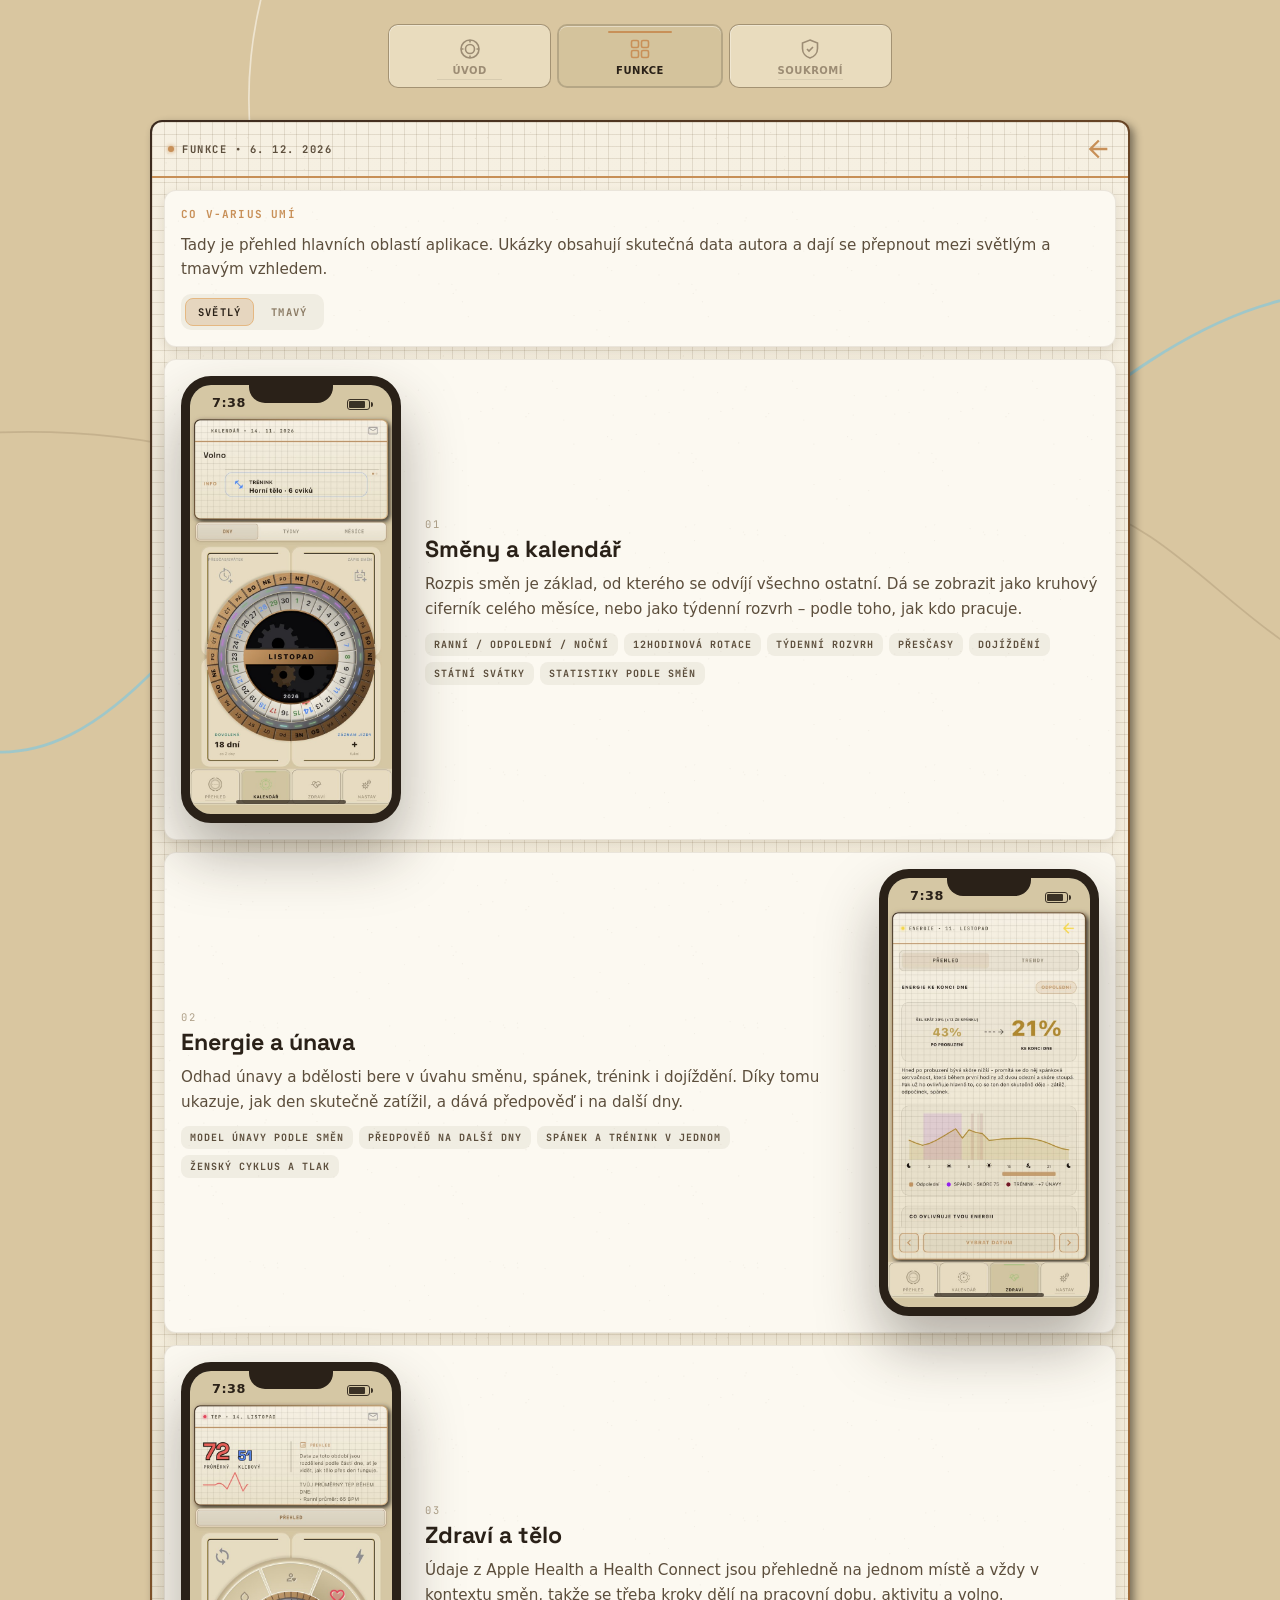
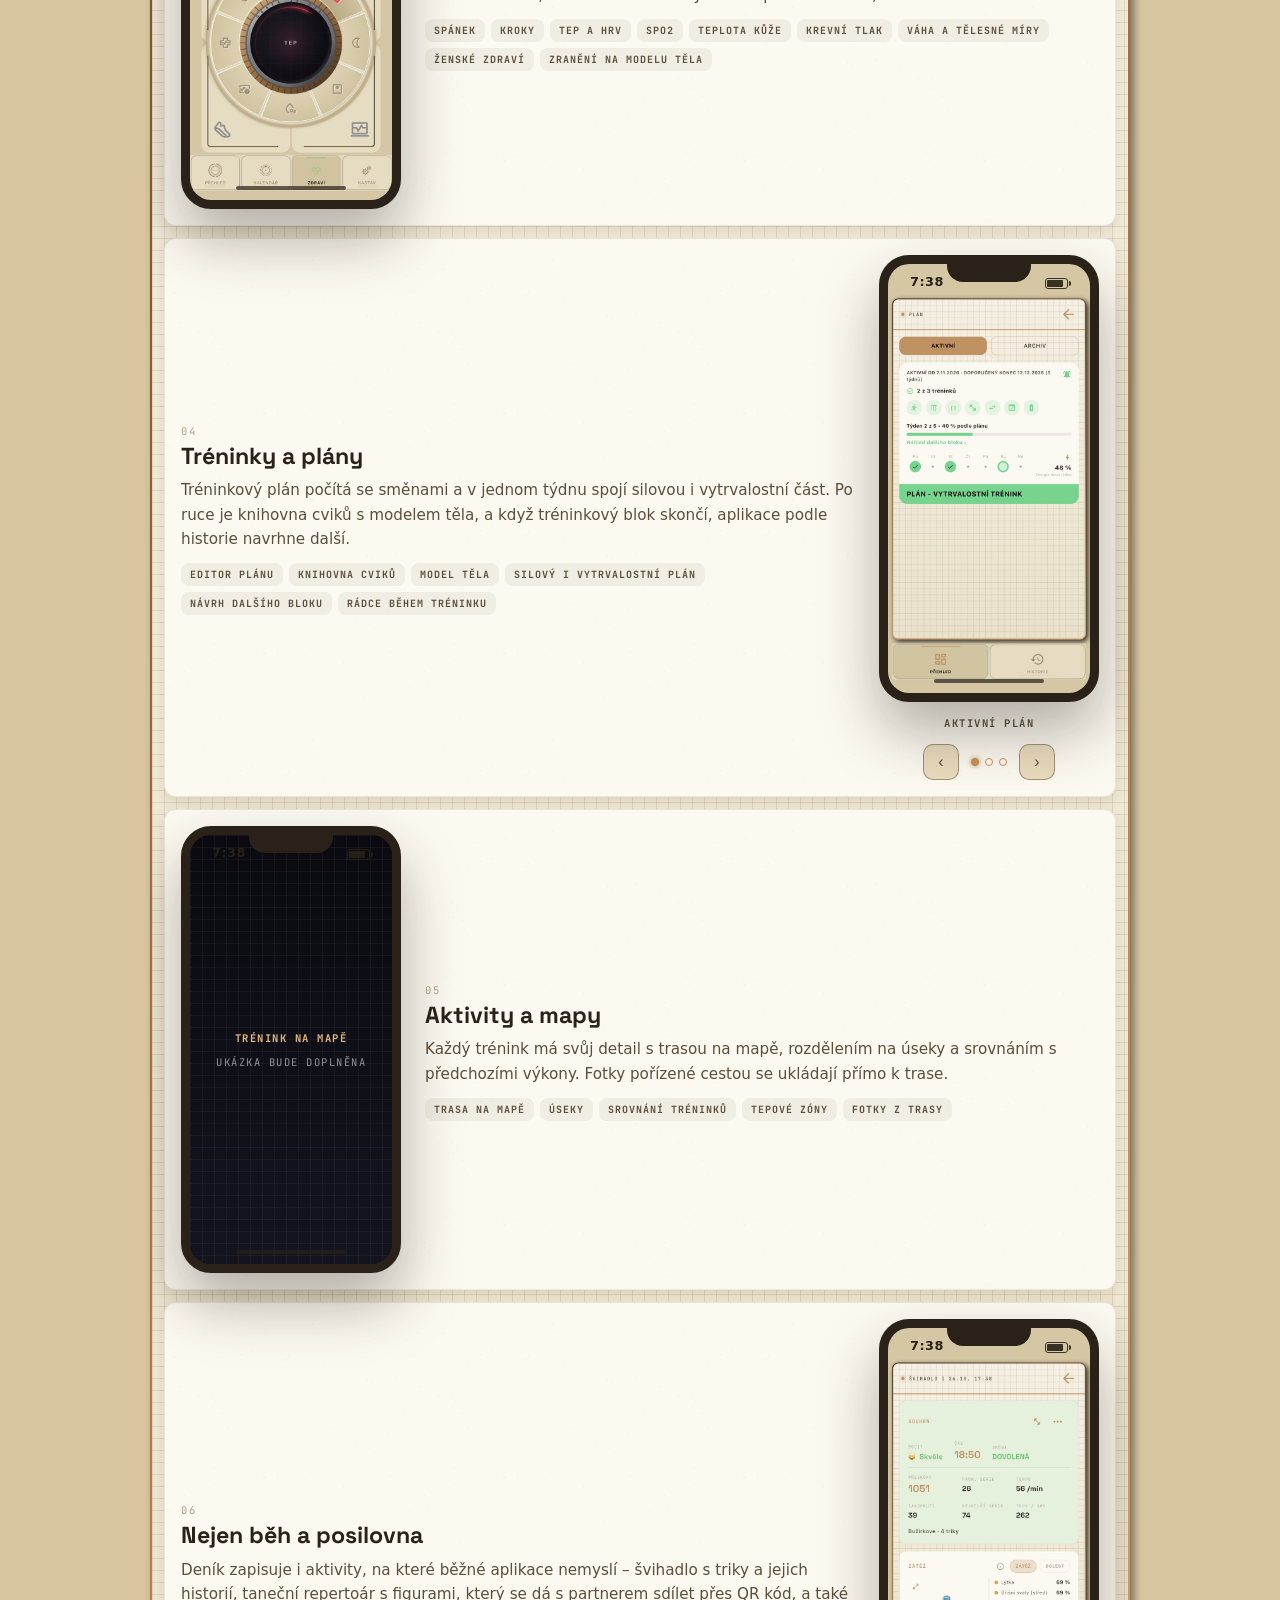
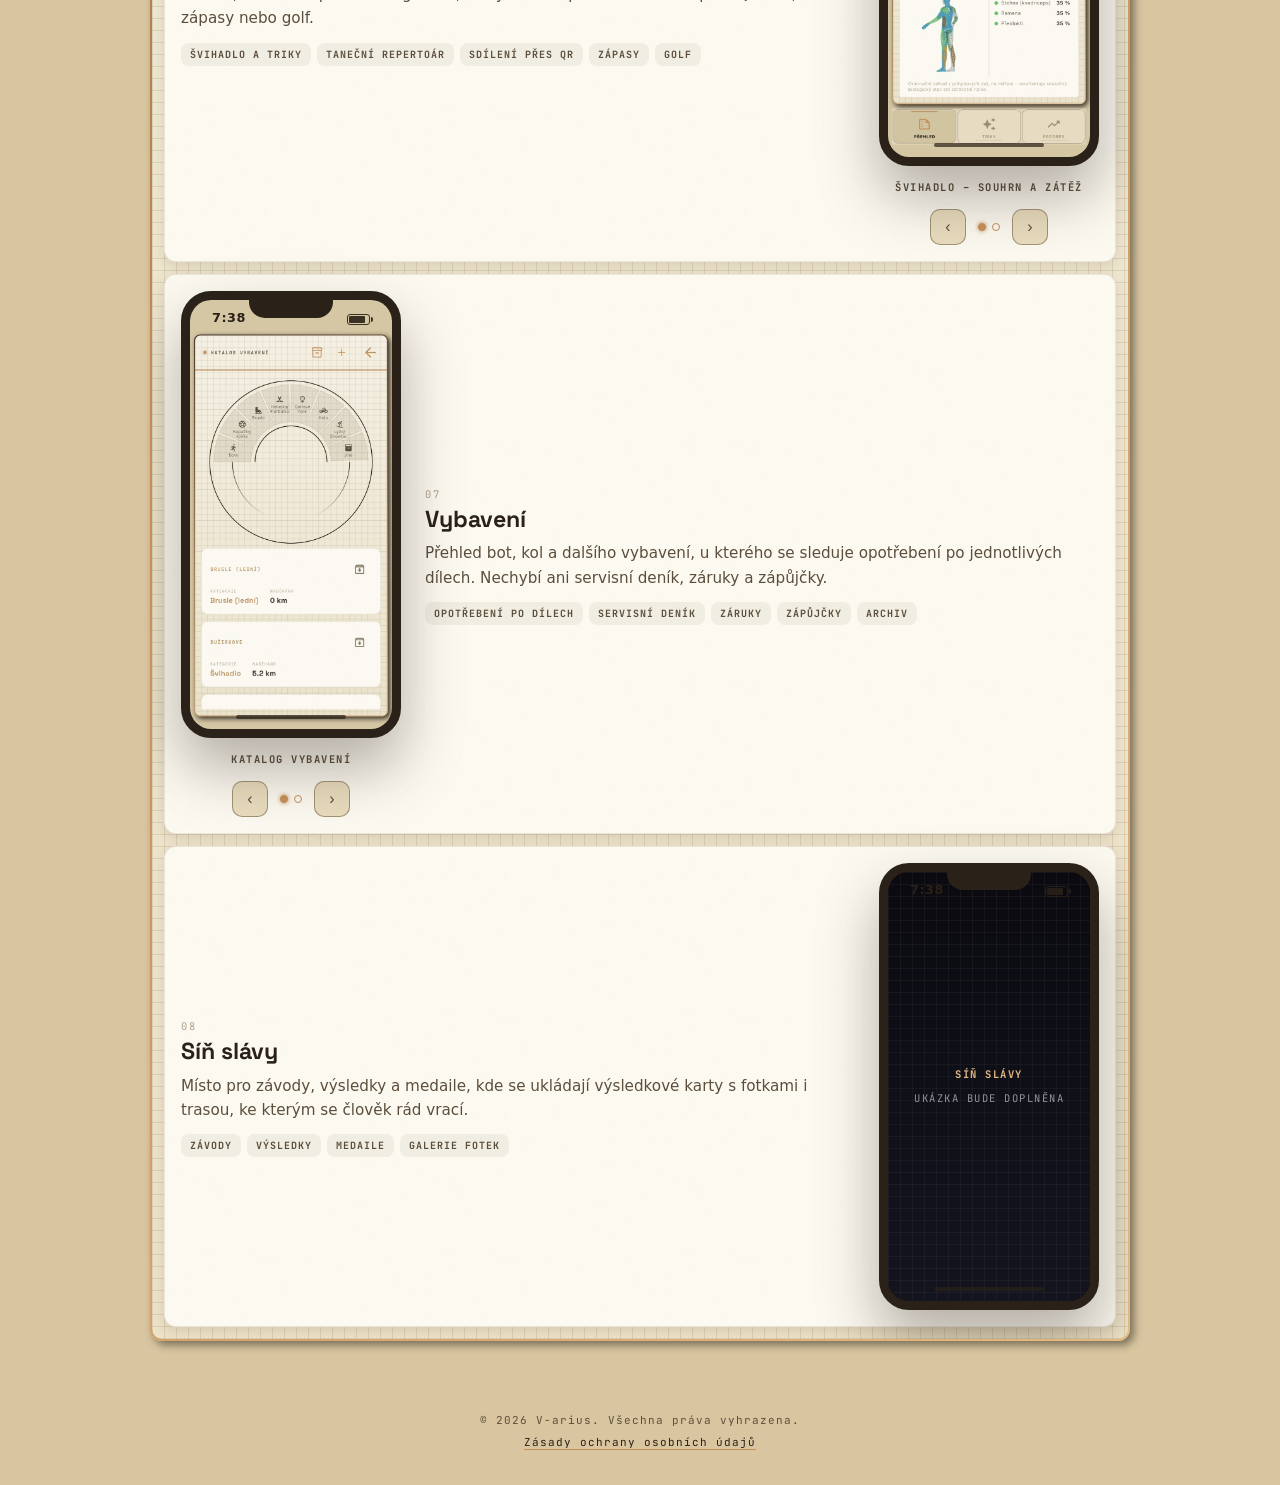
==== commit 03b12903: "Texty v plynulejších větách, oprava „Přehled bot“, upozornění na vydání s volbou iPhone/Android Co-A" ====
--- a/funkce/index.html
+++ b/funkce/index.html
@@ -41,7 +41,7 @@
                 <div class="board-body">
                     <section class="section-card features-intro">
                         <h2 class="section-title">Co V-arius umí</h2>
-                        <p>Přehled hlavních oblastí aplikace. Ukázky obsahují skutečná data autora a jsou ve světlém i tmavém vzhledu.</p>
+                        <p>Tady je přehled hlavních oblastí aplikace. Ukázky obsahují skutečná data autora a dají se přepnout mezi světlým a tmavým vzhledem.</p>
                         <div class="mode-switch" role="group" aria-label="Vzhled">
                             <button type="button" data-mode="light">Světlý</button>
                             <button type="button" data-mode="dark">Tmavý</button>
@@ -52,7 +52,7 @@
                         <div>
                             <span class="feature-num">01</span>
                             <h2>Směny a kalendář</h2>
-                            <p>Rozpis směn je základ, od kterého se odvíjí všechno ostatní. Kruhový ciferník měsíce nebo týdenní rozvrh, podle toho, jak člověk pracuje.</p>
+                            <p>Rozpis směn je základ, od kterého se odvíjí všechno ostatní. Dá se zobrazit jako kruhový ciferník celého měsíce, nebo jako týdenní rozvrh – podle toho, jak kdo pracuje.</p>
                             <div class="feature-tags"><span>Ranní / odpolední / noční</span><span>12hodinová rotace</span><span>Týdenní rozvrh</span><span>Přesčasy</span><span>Dojíždění</span><span>Státní svátky</span><span>Statistiky podle směn</span></div>
                         </div>
                         <div class="feature-phone">
@@ -69,7 +69,7 @@
                         <div>
                             <span class="feature-num">02</span>
                             <h2>Energie a únava</h2>
-                            <p>Odhad únavy a bdělosti, který bere v úvahu směnu, spánek, trénink i dojíždění. Ukazuje, jak den skutečně zatížil, a dává předpověď na další dny.</p>
+                            <p>Odhad únavy a bdělosti bere v úvahu směnu, spánek, trénink i dojíždění. Díky tomu ukazuje, jak den skutečně zatížil, a dává předpověď i na další dny.</p>
                             <div class="feature-tags"><span>Model únavy podle směn</span><span>Předpověď na další dny</span><span>Spánek a trénink v jednom</span><span>Ženský cyklus a tlak</span></div>
                         </div>
                         <div class="feature-phone">
@@ -86,7 +86,7 @@
                         <div>
                             <span class="feature-num">03</span>
                             <h2>Zdraví a tělo</h2>
-                            <p>Údaje z Apple Health a Health Connect přehledně na jednom místě a vždy v kontextu směn. Kroky se třeba dělí na pracovní dobu, aktivitu a volno.</p>
+                            <p>Údaje z Apple Health a Health Connect jsou přehledně na jednom místě a vždy v kontextu směn, takže se třeba kroky dělí na pracovní dobu, aktivitu a volno.</p>
                             <div class="feature-tags"><span>Spánek</span><span>Kroky</span><span>Tep a HRV</span><span>SpO2</span><span>Teplota kůže</span><span>Krevní tlak</span><span>Váha a tělesné míry</span><span>Ženské zdraví</span><span>Zranění na modelu těla</span></div>
                         </div>
                         <div class="feature-phone">
@@ -103,7 +103,7 @@
                         <div>
                             <span class="feature-num">04</span>
                             <h2>Tréninky a plány</h2>
-                            <p>Tréninkový plán, který počítá se směnami. Silová a vytrvalostní část v jednom týdnu, knihovna cviků s modelem těla a po skončení bloku návrh dalšího podle historie.</p>
+                            <p>Tréninkový plán počítá se směnami a v jednom týdnu spojí silovou i vytrvalostní část. Po ruce je knihovna cviků s modelem těla, a když tréninkový blok skončí, aplikace podle historie navrhne další.</p>
                             <div class="feature-tags"><span>Editor plánu</span><span>Knihovna cviků</span><span>Model těla</span><span>Silový i vytrvalostní plán</span><span>Návrh dalšího bloku</span><span>Rádce během tréninku</span></div>
                         </div>
                         <div class="feature-phone phone-gallery" data-gallery>
@@ -126,7 +126,7 @@
                         <div>
                             <span class="feature-num">05</span>
                             <h2>Aktivity a mapy</h2>
-                            <p>Detail každého tréninku s trasou na mapě, rozdělením na úseky a srovnáním s předchozími výkony. Fotky z cesty se ukládají přímo k trase.</p>
+                            <p>Každý trénink má svůj detail s trasou na mapě, rozdělením na úseky a srovnáním s předchozími výkony. Fotky pořízené cestou se ukládají přímo k trase.</p>
                             <div class="feature-tags"><span>Trasa na mapě</span><span>Úseky</span><span>Srovnání tréninků</span><span>Tepové zóny</span><span>Fotky z trasy</span></div>
                         </div>
                         <div class="feature-phone">
@@ -143,7 +143,7 @@
                         <div>
                             <span class="feature-num">06</span>
                             <h2>Nejen běh a posilovna</h2>
-                            <p>Deník zapisuje i aktivity, na které běžné aplikace nemyslí. Švihadlo s triky a jejich historií, taneční repertoár s figurami a sdílením s partnerem přes QR kód, zápasy i golf.</p>
+                            <p>Deník zapisuje i aktivity, na které běžné aplikace nemyslí – švihadlo s triky a jejich historií, taneční repertoár s figurami, který se dá s partnerem sdílet přes QR kód, a také zápasy nebo golf.</p>
                             <div class="feature-tags"><span>Švihadlo a triky</span><span>Taneční repertoár</span><span>Sdílení přes QR</span><span>Zápasy</span><span>Golf</span></div>
                         </div>
                         <div class="feature-phone phone-gallery" data-gallery>
@@ -166,7 +166,7 @@
                         <div>
                             <span class="feature-num">07</span>
                             <h2>Vybavení</h2>
-                            <p>Přehled boty, kola a dalšího vybavení. Opotřebení po jednotlivých dílech, servisní deník, záruky a zápůjčky.</p>
+                            <p>Přehled bot, kol a dalšího vybavení, u kterého se sleduje opotřebení po jednotlivých dílech. Nechybí ani servisní deník, záruky a zápůjčky.</p>
                             <div class="feature-tags"><span>Opotřebení po dílech</span><span>Servisní deník</span><span>Záruky</span><span>Zápůjčky</span><span>Archiv</span></div>
                         </div>
                         <div class="feature-phone phone-gallery" data-gallery>
@@ -189,7 +189,7 @@
                         <div>
                             <span class="feature-num">08</span>
                             <h2>Síň slávy</h2>
-                            <p>Místo pro závody, výsledky a medaile. Výsledkové karty s fotkami a trasou, ke kterým se člověk rád vrací.</p>
+                            <p>Místo pro závody, výsledky a medaile, kde se ukládají výsledkové karty s fotkami i trasou, ke kterým se člověk rád vrací.</p>
                             <div class="feature-tags"><span>Závody</span><span>Výsledky</span><span>Medaile</span><span>Galerie fotek</span></div>
                         </div>
                         <div class="feature-phone">
--- a/style.css
+++ b/style.css
@@ -272,6 +272,50 @@
 .newsletter-form button:hover { background: rgba(199, 142, 86, 0.4); }
 .newsletter-form button:active { transform: scale(0.98); }
 
+/* Volba telefonu u upozornění na vydání */
+.platform-choice {
+    flex-basis: 100%;
+    display: flex;
+    flex-wrap: wrap;
+    gap: 18px;
+    align-items: center;
+    margin: 0;
+    padding: 0;
+    border: 0;
+}
+.platform-choice legend {
+    float: left;
+    margin-right: 6px;
+    font-family: var(--font-label);
+    font-size: 0.75rem;
+    letter-spacing: 1.5px;
+    text-transform: uppercase;
+    color: var(--ink-muted);
+}
+.platform-choice label {
+    display: inline-flex;
+    align-items: center;
+    gap: 8px;
+    font: 1rem var(--font-body);
+    color: var(--ink);
+    cursor: pointer;
+}
+.newsletter-form .platform-choice input {
+    width: 20px;
+    height: 20px;
+    min-width: 0;
+    flex: none;
+    padding: 0;
+    margin: 0;
+    accent-color: var(--copper);
+}
+.form-error {
+    flex-basis: 100%;
+    margin: 0;
+    font-size: 0.9rem;
+    color: #A4462F;
+}
+
 /* --- MAKETA TELEFONU --- */
 .phone-mockup {
     position: relative;
@@ -402,7 +446,7 @@
     .intro p { font-size: 1rem; }
 
     .newsletter-form { flex-direction: column; }
-    .newsletter-form input,
+    .newsletter-form input[type="email"],
     .newsletter-form button { width: 100%; min-width: 0; }
 
     .phone-mockup {
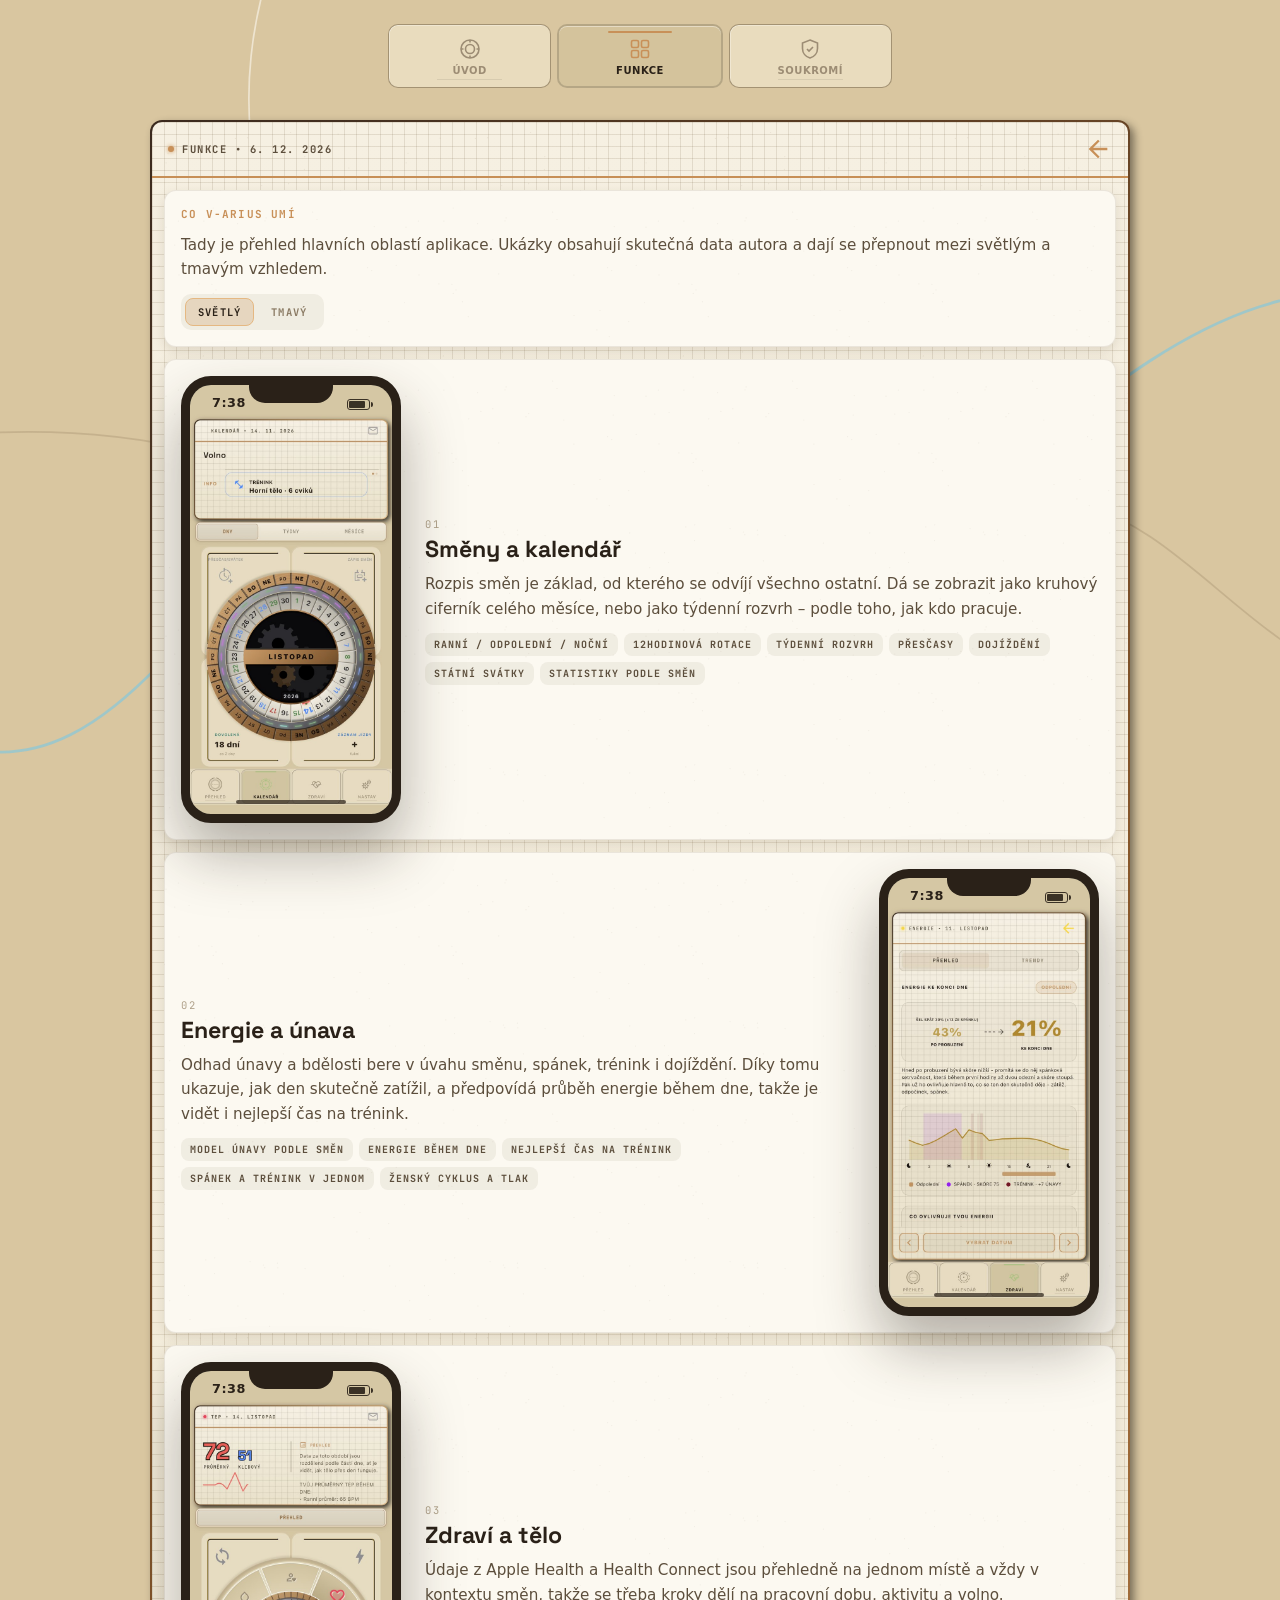
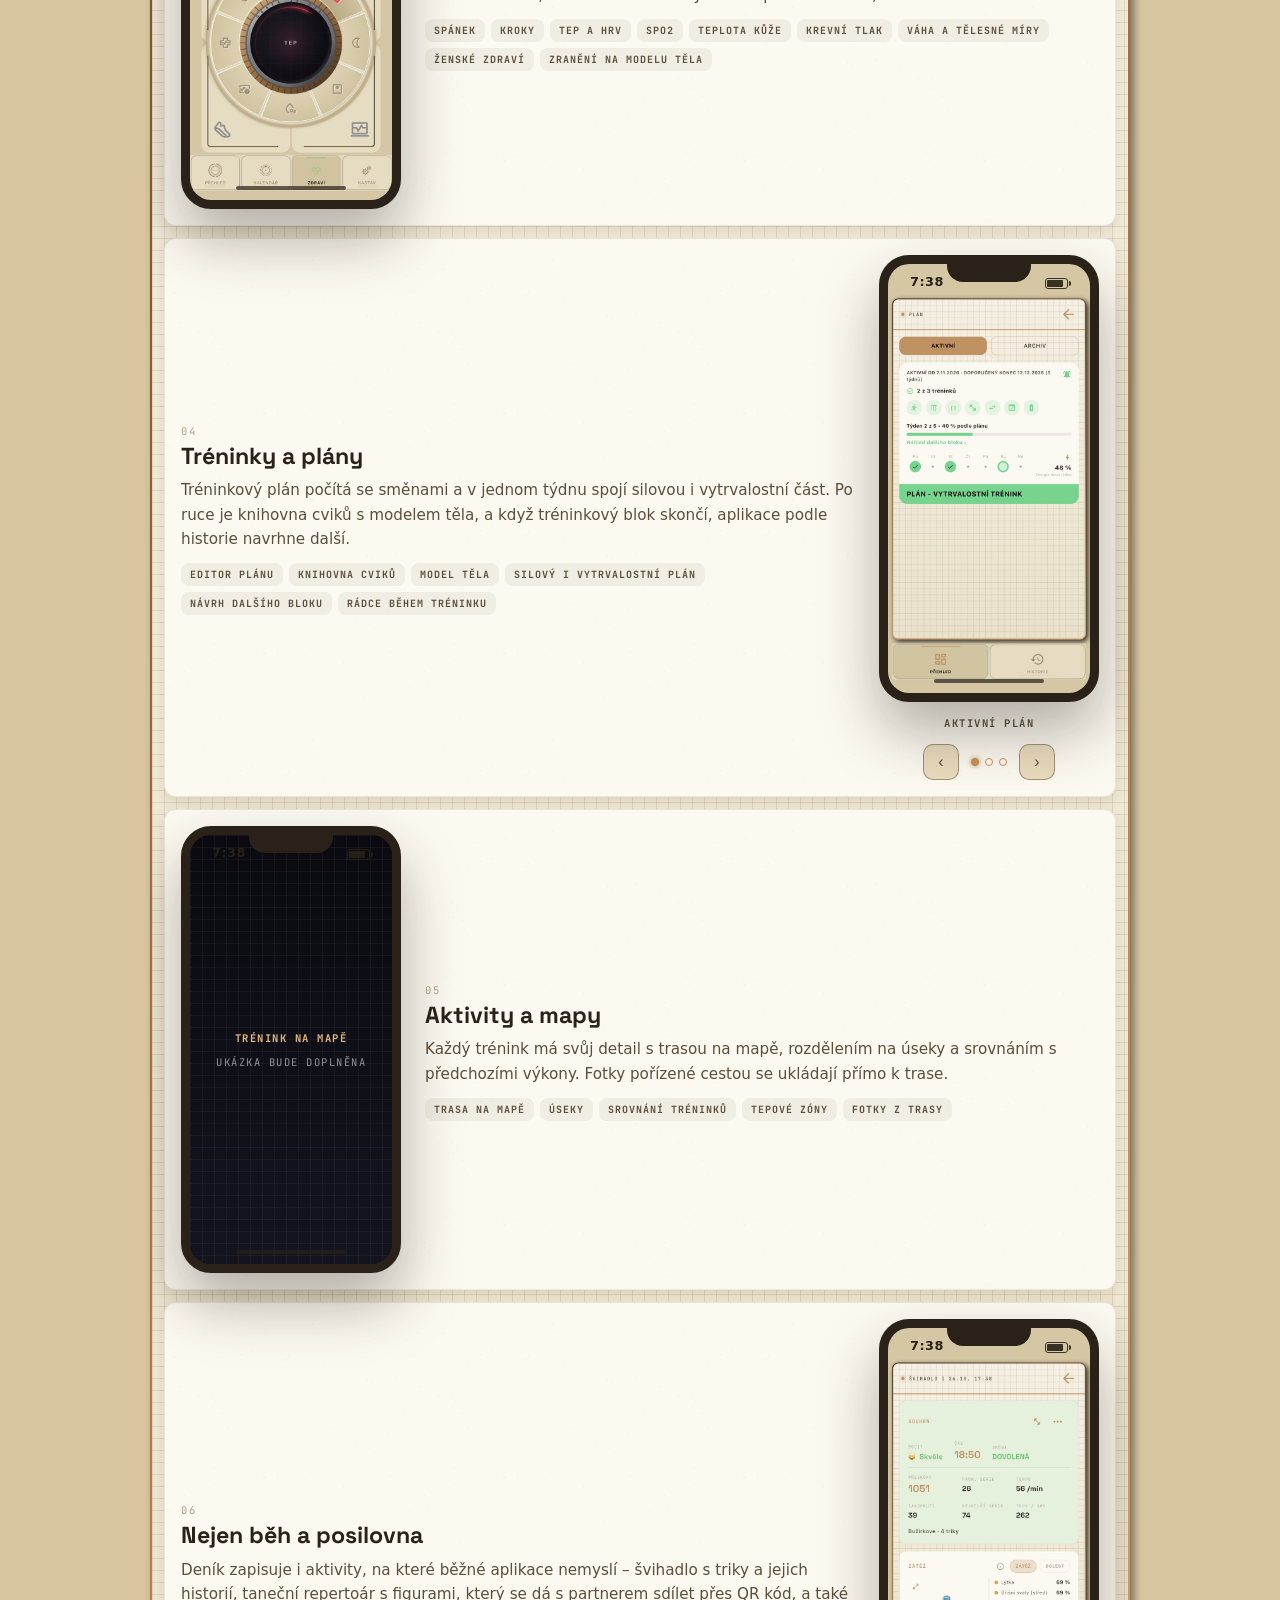
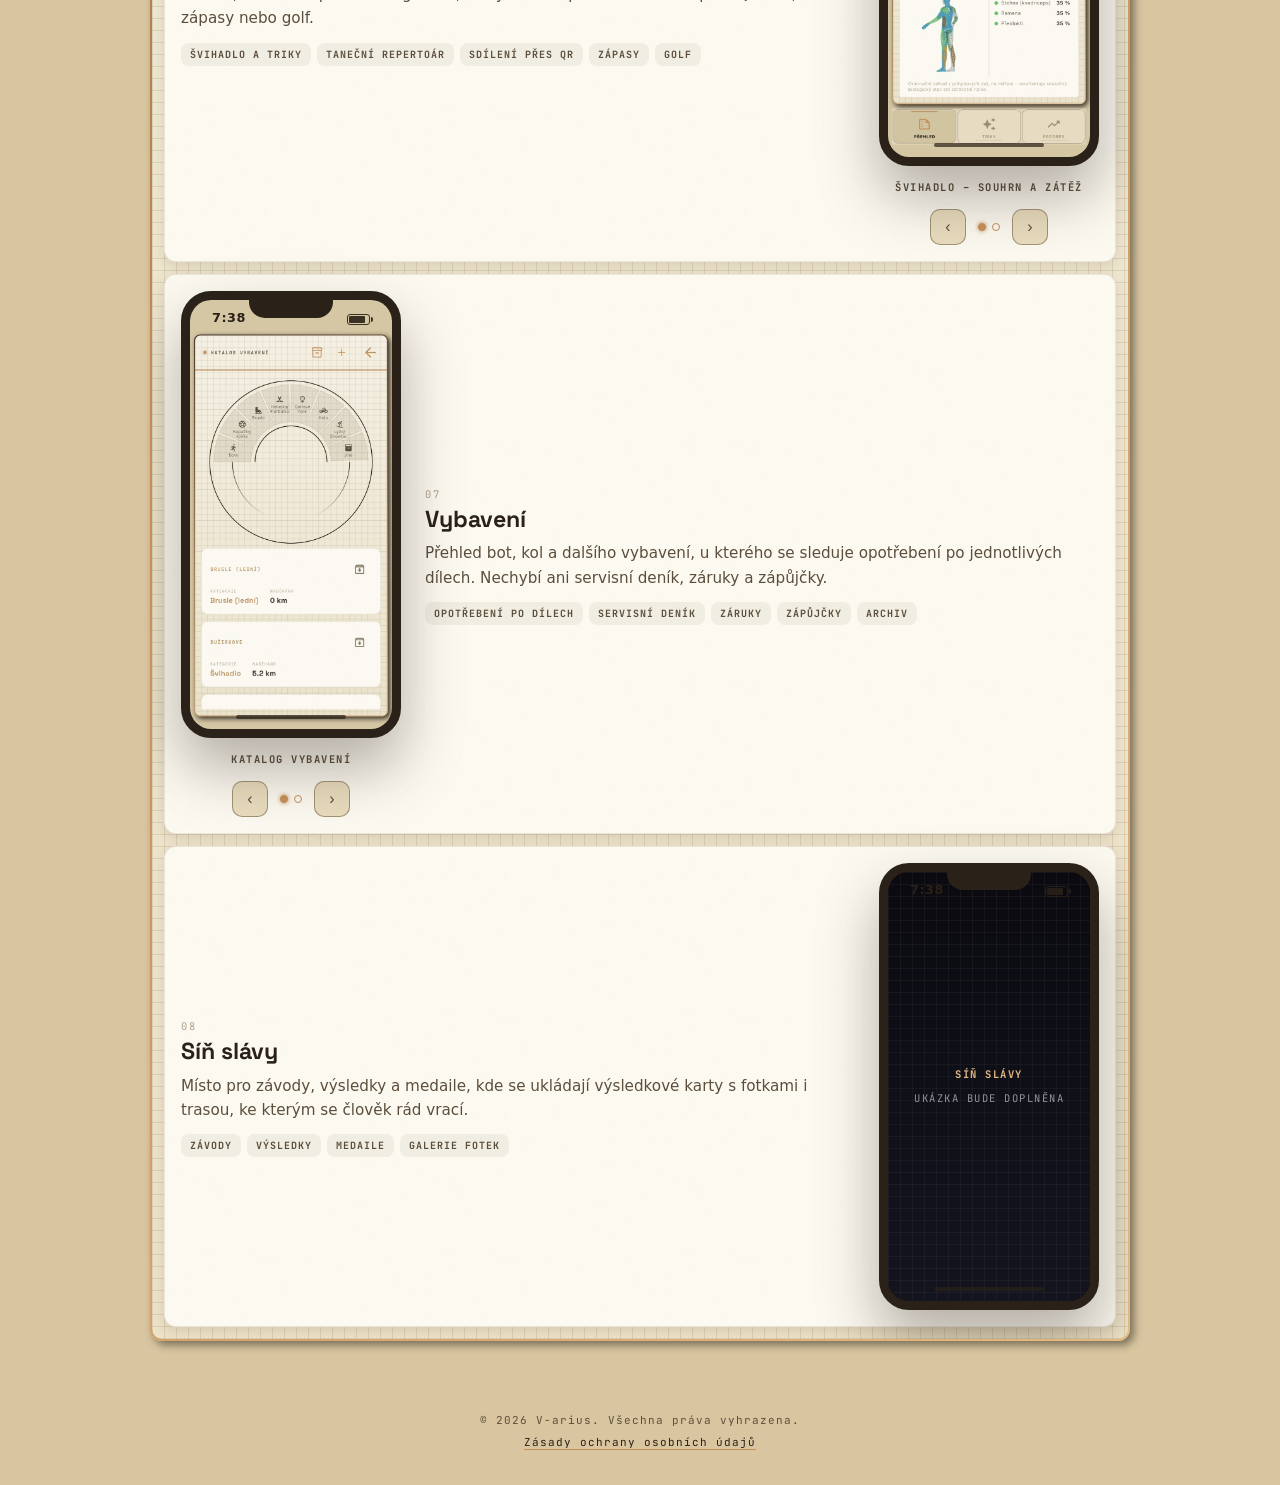
==== commit bfe55efa: "Energie: místo „předpověď na další dny“ průběh energie během dne a nejlepší čas na trénink Co-Author" ====
--- a/funkce/index.html
+++ b/funkce/index.html
@@ -69,8 +69,8 @@
                         <div>
                             <span class="feature-num">02</span>
                             <h2>Energie a únava</h2>
-                            <p>Odhad únavy a bdělosti bere v úvahu směnu, spánek, trénink i dojíždění. Díky tomu ukazuje, jak den skutečně zatížil, a dává předpověď i na další dny.</p>
-                            <div class="feature-tags"><span>Model únavy podle směn</span><span>Předpověď na další dny</span><span>Spánek a trénink v jednom</span><span>Ženský cyklus a tlak</span></div>
+                            <p>Odhad únavy a bdělosti bere v úvahu směnu, spánek, trénink i dojíždění. Díky tomu ukazuje, jak den skutečně zatížil, a předpovídá průběh energie během dne, takže je vidět i nejlepší čas na trénink.</p>
+                            <div class="feature-tags"><span>Model únavy podle směn</span><span>Energie během dne</span><span>Nejlepší čas na trénink</span><span>Spánek a trénink v jednom</span><span>Ženský cyklus a tlak</span></div>
                         </div>
                         <div class="feature-phone">
                             <div class="phone-mockup">
--- a/style.css
+++ b/style.css
@@ -272,42 +272,82 @@
 .newsletter-form button:hover { background: rgba(199, 142, 86, 0.4); }
 .newsletter-form button:active { transform: scale(0.98); }
 
-/* Volba telefonu u upozornění na vydání */
+/* Volba telefonu u upozornění na vydání – dvě dlaždice jako tlačítka v aplikaci */
 .platform-choice {
     flex-basis: 100%;
-    display: flex;
-    flex-wrap: wrap;
-    gap: 18px;
-    align-items: center;
+    display: grid;
+    grid-template-columns: 1fr 1fr;
+    gap: 10px;
     margin: 0;
     padding: 0;
     border: 0;
+    min-width: 0;
 }
 .platform-choice legend {
-    float: left;
-    margin-right: 6px;
-    font-family: var(--font-label);
-    font-size: 0.75rem;
+    grid-column: 1 / -1;
+    padding: 0;
+    margin-bottom: 8px;
+    font-family: var(--font-label);
+    font-size: 0.72rem;
+    font-weight: 700;
     letter-spacing: 1.5px;
     text-transform: uppercase;
-    color: var(--ink-muted);
-}
-.platform-choice label {
-    display: inline-flex;
+    color: var(--copper-gold);
+}
+.platform-chip { position: relative; cursor: pointer; }
+.newsletter-form .platform-chip input {
+    position: absolute;
+    opacity: 0;
+    width: 1px;
+    height: 1px;
+    min-width: 0;
+    margin: 0;
+    padding: 0;
+    pointer-events: none;
+}
+.platform-chip span {
+    display: flex;
     align-items: center;
+    justify-content: center;
     gap: 8px;
-    font: 1rem var(--font-body);
-    color: var(--ink);
-    cursor: pointer;
-}
-.newsletter-form .platform-choice input {
-    width: 20px;
-    height: 20px;
-    min-width: 0;
-    flex: none;
-    padding: 0;
-    margin: 0;
-    accent-color: var(--copper);
+    padding: 12px 10px;
+    font-family: var(--font-label);
+    font-size: 0.85rem;
+    font-weight: 700;
+    letter-spacing: 1px;
+    color: var(--ink-soft);
+    background: var(--page-top);
+    border: 1.5px solid rgba(107, 86, 56, 0.25);
+    border-radius: 10px;
+    transition: background-color 0.2s, border-color 0.2s, color 0.2s;
+    user-select: none;
+}
+.platform-chip svg {
+    width: 18px;
+    height: 18px;
+    fill: none;
+    stroke: currentColor;
+    stroke-width: 1.6;
+    stroke-linecap: round;
+}
+.platform-chip .tick {
+    width: 16px;
+    height: 16px;
+    border-radius: 50%;
+    border: 1.5px solid rgba(107, 86, 56, 0.35);
+    box-sizing: border-box;
+    transition: background-color 0.2s, border-color 0.2s;
+}
+.platform-chip:hover span { border-color: var(--copper); }
+.platform-chip input:focus-visible + span { outline: 2px solid var(--copper); outline-offset: 2px; }
+.platform-chip input:checked + span {
+    color: var(--ink);
+    background: rgba(199, 142, 86, 0.22);
+    border-color: var(--copper);
+}
+.platform-chip input:checked + span .tick {
+    border-color: var(--copper);
+    background: var(--copper) url("data:image/svg+xml,%3Csvg xmlns='http://www.w3.org/2000/svg' viewBox='0 0 16 16'%3E%3Cpath d='M4 8.2l2.6 2.6L12 5.4' fill='none' stroke='%23FCF9F1' stroke-width='2' stroke-linecap='round' stroke-linejoin='round'/%3E%3C/svg%3E") center / 12px no-repeat;
 }
 .form-error {
     flex-basis: 100%;
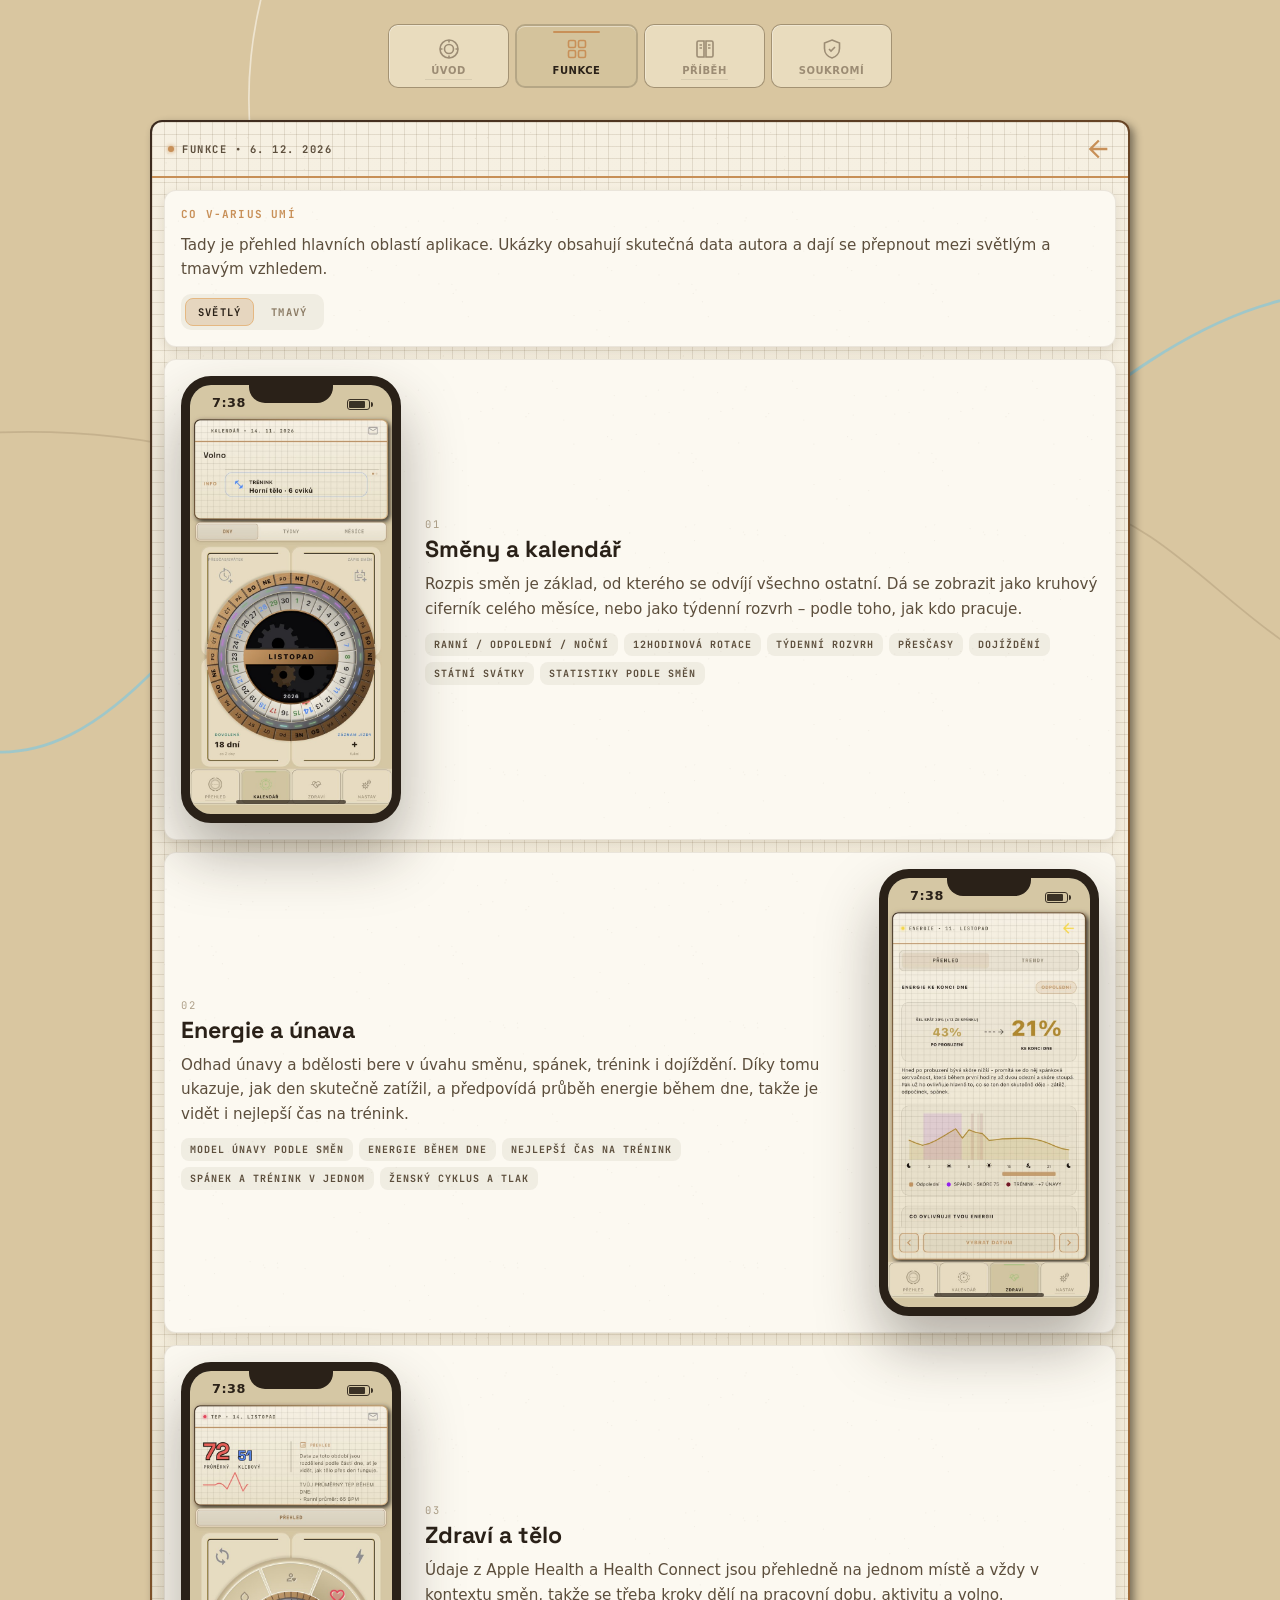
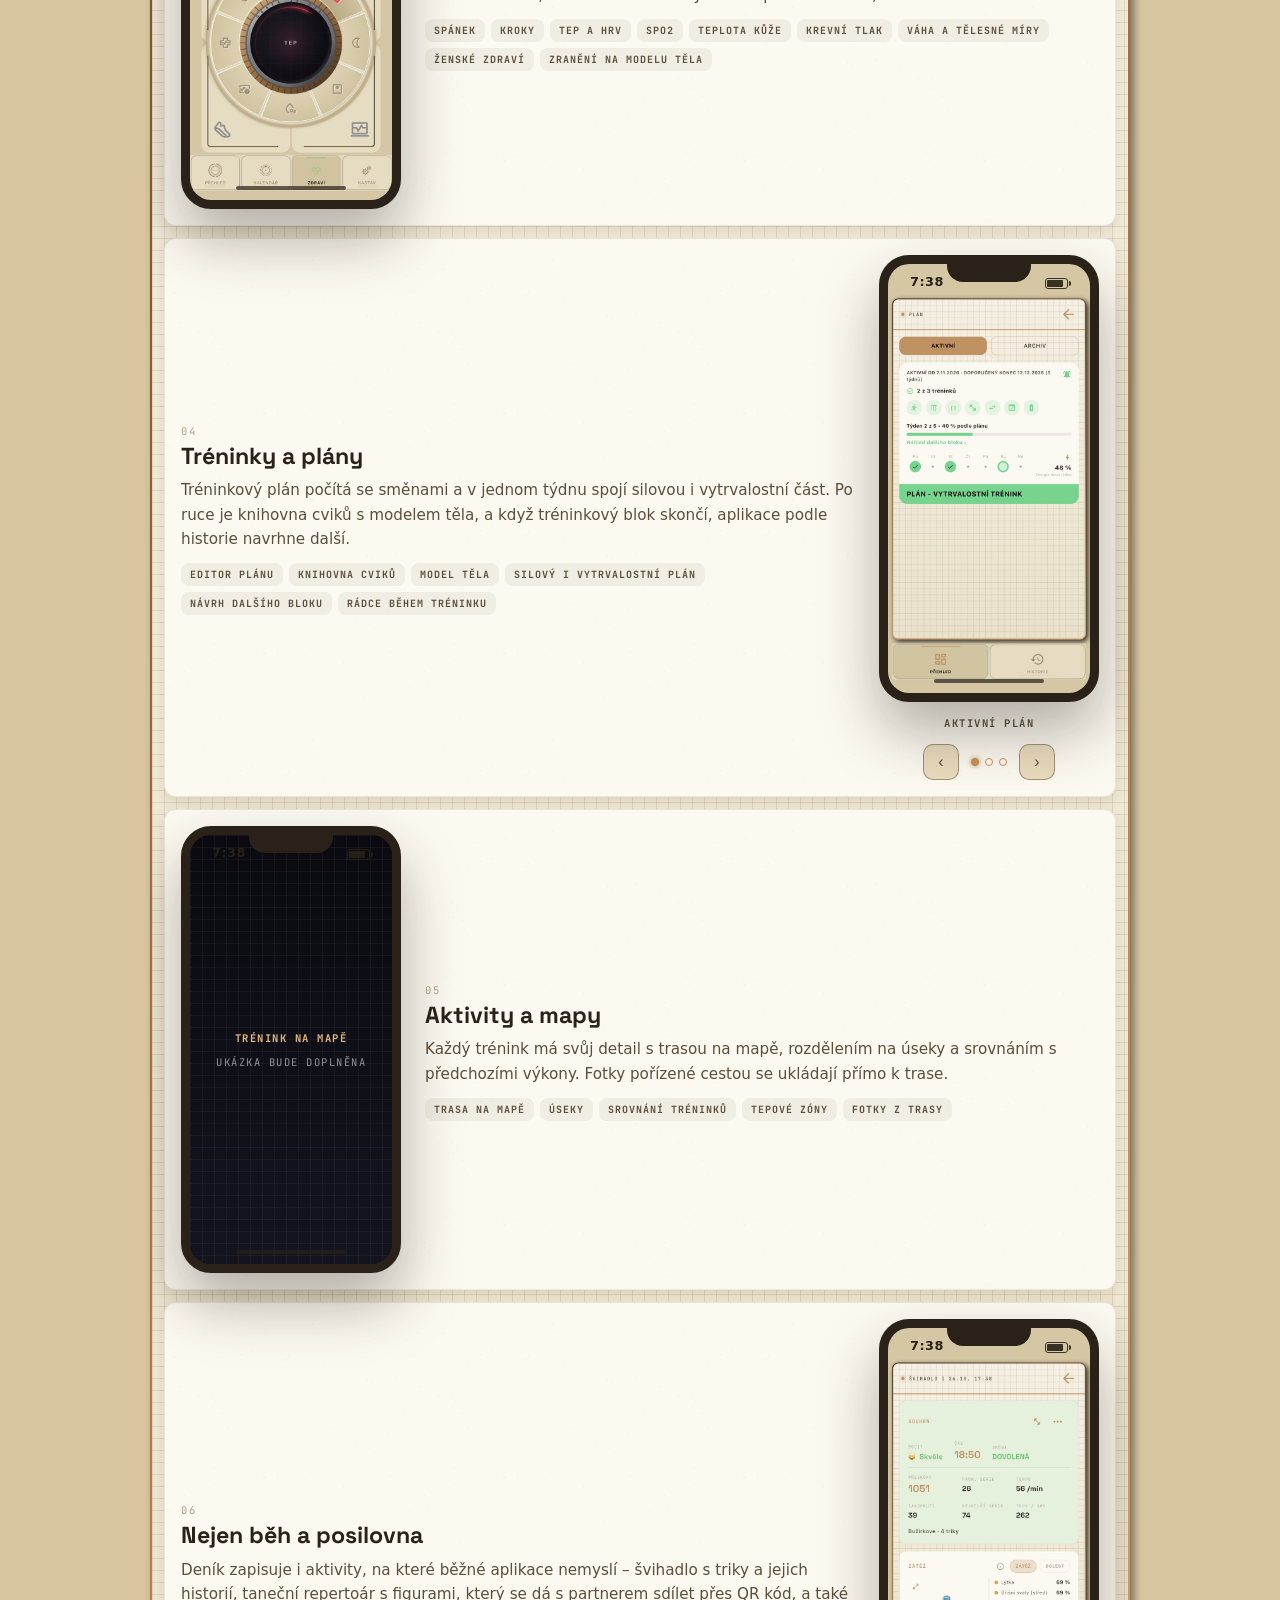
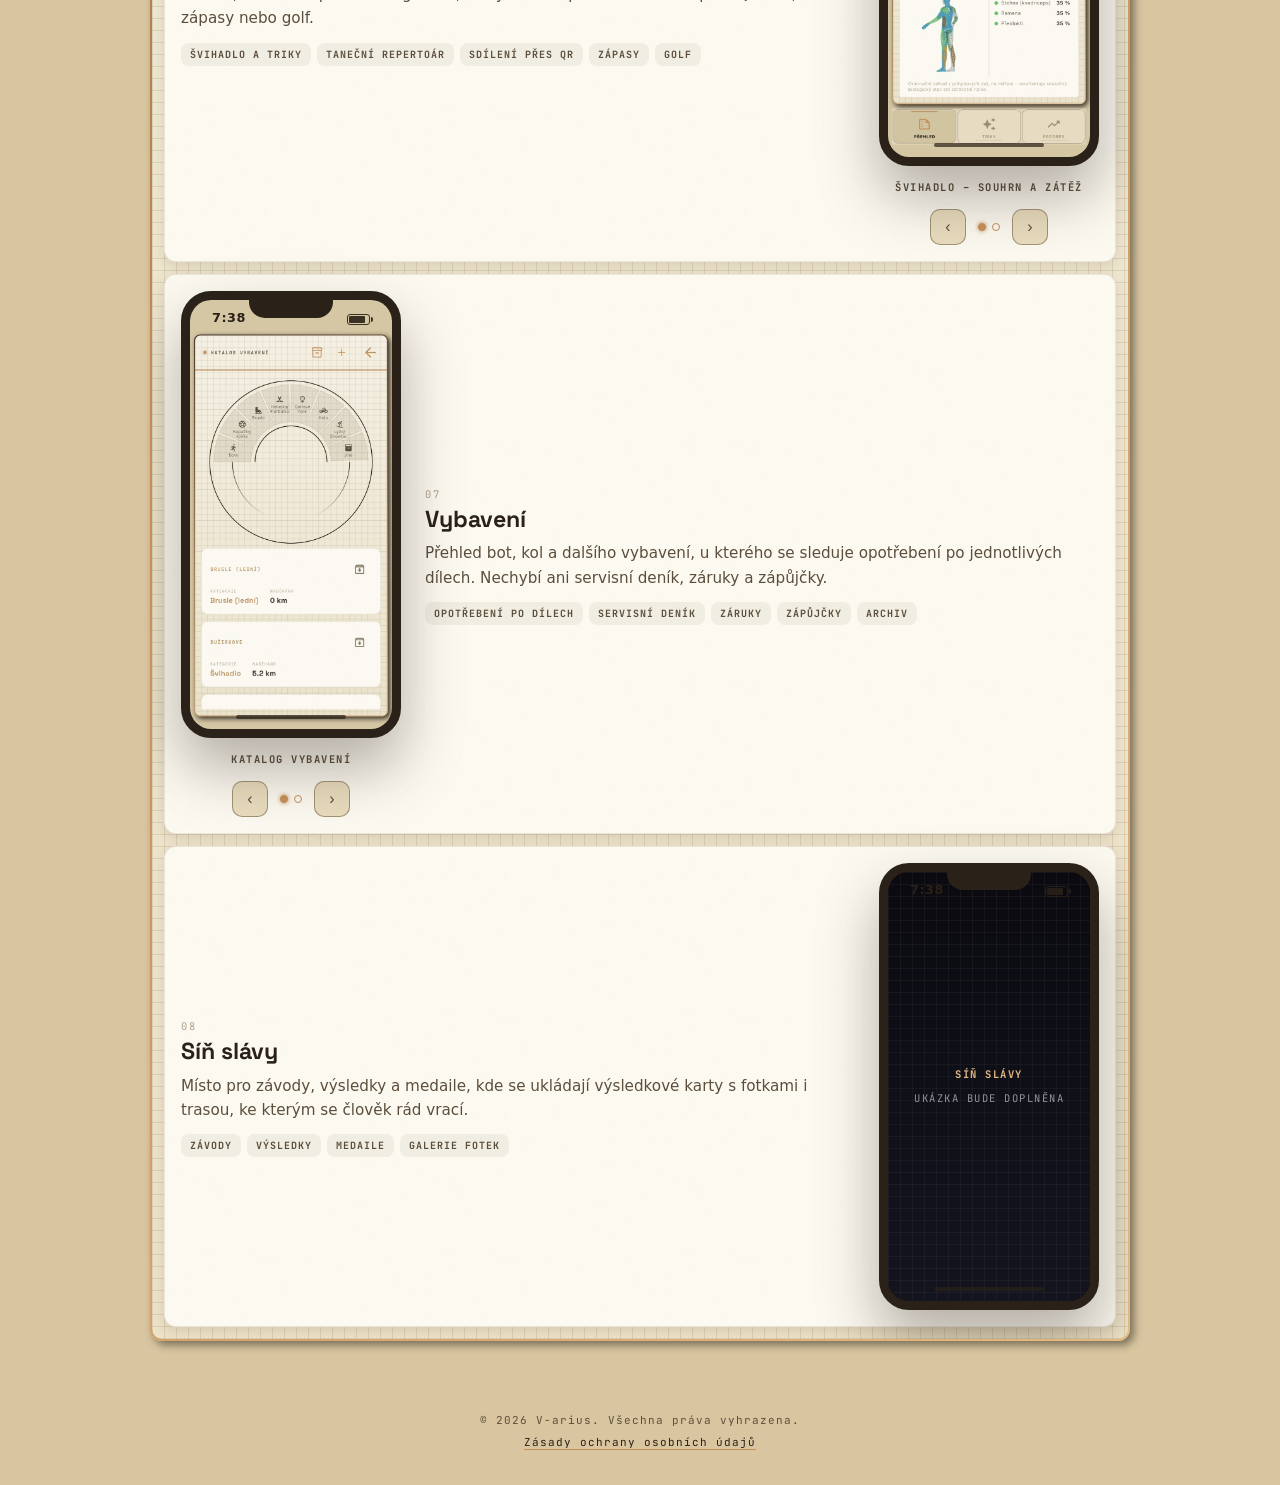
==== commit 48e627ff: "Stránka Příběh (jak V-arius vznikl + vývoj aplikace od května), odkaz z úvodu, Příběh v liště Co-Aut" ====
--- a/funkce/index.html
+++ b/funkce/index.html
@@ -8,8 +8,8 @@
     <link rel="preconnect" href="https://fonts.googleapis.com">
     <link rel="preconnect" href="https://fonts.gstatic.com" crossorigin>
     <link href="https://fonts.googleapis.com/css2?family=JetBrains+Mono:wght@400;700&family=Space+Grotesk:wght@500;700&display=swap" rel="stylesheet">
-    <link rel="stylesheet" href="../style.css">
-    <link rel="stylesheet" href="../layout.css">
+    <link rel="stylesheet" href="../style.css?v=20261120b">
+    <link rel="stylesheet" href="../layout.css?v=20261120b">
 </head>
 <body>
 
@@ -21,6 +21,10 @@
         <a class="nav-item" href="./" aria-current="page">
             <svg viewBox="0 0 24 24" fill="none" stroke="currentColor" stroke-width="1.6" aria-hidden="true"><rect x="3.5" y="3.5" width="7" height="7" rx="1.5"/><rect x="13.5" y="3.5" width="7" height="7" rx="1.5"/><rect x="3.5" y="13.5" width="7" height="7" rx="1.5"/><rect x="13.5" y="13.5" width="7" height="7" rx="1.5"/></svg>
             Funkce
+        </a>
+        <a class="nav-item" href="../pribeh/">
+            <svg viewBox="0 0 24 24" fill="none" stroke="currentColor" stroke-width="1.6" aria-hidden="true"><path d="M4 5.5C4 4.7 4.7 4 5.5 4H11v16H5.5C4.7 20 4 19.3 4 18.5v-13z"/><path d="M20 5.5c0-.8-.7-1.5-1.5-1.5H13v16h5.5c.8 0 1.5-.7 1.5-1.5v-13z"/><path d="M6.5 8h2.5M6.5 11h2.5M15 8h2.5M15 11h2.5"/></svg>
+            Příběh
         </a>
         <a class="nav-item" href="../privacy/?lang=cs">
             <svg viewBox="0 0 24 24" fill="none" stroke="currentColor" stroke-width="1.6" aria-hidden="true"><path d="M12 3l7.5 3v5.5c0 4.6-3.2 8.3-7.5 9.5-4.3-1.2-7.5-4.9-7.5-9.5V6L12 3z"/><path d="M9 12l2 2 4-4"/></svg>
@@ -212,6 +216,6 @@
         <a href="../privacy/?lang=cs">Zásady ochrany osobních údajů</a>
     </footer>
 
-    <script src="../site.js"></script>
+    <script src="../site.js?v=20261120b"></script>
 </body>
 </html>
--- a/style.css
+++ b/style.css
@@ -272,19 +272,16 @@
 .newsletter-form button:hover { background: rgba(199, 142, 86, 0.4); }
 .newsletter-form button:active { transform: scale(0.98); }
 
-/* Volba telefonu u upozornění na vydání – dvě dlaždice jako tlačítka v aplikaci */
+/* Volba telefonu u upozornění na vydání – stejný styl jako přepínač
+   Světlý/Tmavý (.mode-switch), jen přes celou šířku a s možností obou. */
 .platform-choice {
     flex-basis: 100%;
-    display: grid;
-    grid-template-columns: 1fr 1fr;
-    gap: 10px;
     margin: 0;
     padding: 0;
     border: 0;
     min-width: 0;
 }
 .platform-choice legend {
-    grid-column: 1 / -1;
     padding: 0;
     margin-bottom: 8px;
     font-family: var(--font-label);
@@ -294,8 +291,16 @@
     text-transform: uppercase;
     color: var(--copper-gold);
 }
-.platform-chip { position: relative; cursor: pointer; }
-.newsletter-form .platform-chip input {
+.platform-switch {
+    display: grid;
+    grid-template-columns: 1fr 1fr;
+    gap: 4px;
+    padding: 4px;
+    border-radius: 10px;
+    background: rgba(107, 86, 56, 0.08);
+}
+.platform-switch label { position: relative; cursor: pointer; }
+.newsletter-form .platform-switch input {
     position: absolute;
     opacity: 0;
     width: 1px;
@@ -303,52 +308,32 @@
     min-width: 0;
     margin: 0;
     padding: 0;
+    border: 0;
     pointer-events: none;
 }
-.platform-chip span {
-    display: flex;
-    align-items: center;
-    justify-content: center;
-    gap: 8px;
-    padding: 12px 10px;
-    font-family: var(--font-label);
-    font-size: 0.85rem;
-    font-weight: 700;
-    letter-spacing: 1px;
-    color: var(--ink-soft);
-    background: var(--page-top);
-    border: 1.5px solid rgba(107, 86, 56, 0.25);
-    border-radius: 10px;
+.platform-switch span {
+    display: block;
+    padding: 11px 8px;
+    text-align: center;
+    font-family: var(--font-label);
+    font-size: 0.8rem;
+    font-weight: 700;
+    letter-spacing: 1.2px;
+    text-transform: uppercase;
+    color: var(--ink-muted);
+    border: 1.5px solid transparent;
+    border-radius: 8px;
     transition: background-color 0.2s, border-color 0.2s, color 0.2s;
     user-select: none;
 }
-.platform-chip svg {
-    width: 18px;
-    height: 18px;
-    fill: none;
-    stroke: currentColor;
-    stroke-width: 1.6;
-    stroke-linecap: round;
-}
-.platform-chip .tick {
-    width: 16px;
-    height: 16px;
-    border-radius: 50%;
-    border: 1.5px solid rgba(107, 86, 56, 0.35);
-    box-sizing: border-box;
-    transition: background-color 0.2s, border-color 0.2s;
-}
-.platform-chip:hover span { border-color: var(--copper); }
-.platform-chip input:focus-visible + span { outline: 2px solid var(--copper); outline-offset: 2px; }
-.platform-chip input:checked + span {
-    color: var(--ink);
-    background: rgba(199, 142, 86, 0.22);
-    border-color: var(--copper);
-}
-.platform-chip input:checked + span .tick {
-    border-color: var(--copper);
-    background: var(--copper) url("data:image/svg+xml,%3Csvg xmlns='http://www.w3.org/2000/svg' viewBox='0 0 16 16'%3E%3Cpath d='M4 8.2l2.6 2.6L12 5.4' fill='none' stroke='%23FCF9F1' stroke-width='2' stroke-linecap='round' stroke-linejoin='round'/%3E%3C/svg%3E") center / 12px no-repeat;
-}
+.platform-switch span::before { content: ""; }
+.platform-switch input:checked + span {
+    color: var(--ink);
+    background: rgba(199, 142, 86, 0.25);
+    border-color: var(--copper-hi);
+}
+.platform-switch input:checked + span::before { content: "✓  "; color: var(--copper); }
+.platform-switch input:focus-visible + span { outline: 2px solid var(--copper); outline-offset: 1px; }
 .form-error {
     flex-basis: 100%;
     margin: 0;
--- a/layout.css
+++ b/layout.css
@@ -349,3 +349,17 @@
 html[data-screen-mode="light"] .battery-icon::after,
 html[data-screen-mode="light"] .battery-icon::before { background-color: #2A2118; }
 html[data-screen-mode="light"] .phone-home-bar { background-color: rgba(42, 33, 24, 0.7); }
+
+/* --- PŘÍBĚH --- */
+.story-text h1 {
+    font-family: var(--font-display);
+    font-size: 1.9rem;
+    line-height: 1.15;
+    color: var(--ink);
+    margin: 14px 0 12px;
+}
+.story-text p + p { margin-top: 12px; }
+.story .feature-num { color: var(--copper-gold); font-weight: 700; }
+.story-text + .features-intro { margin-top: 12px; }
+.history-frame { background: #0E0F14; }
+.history-frame .phone-slide { top: 26px; }
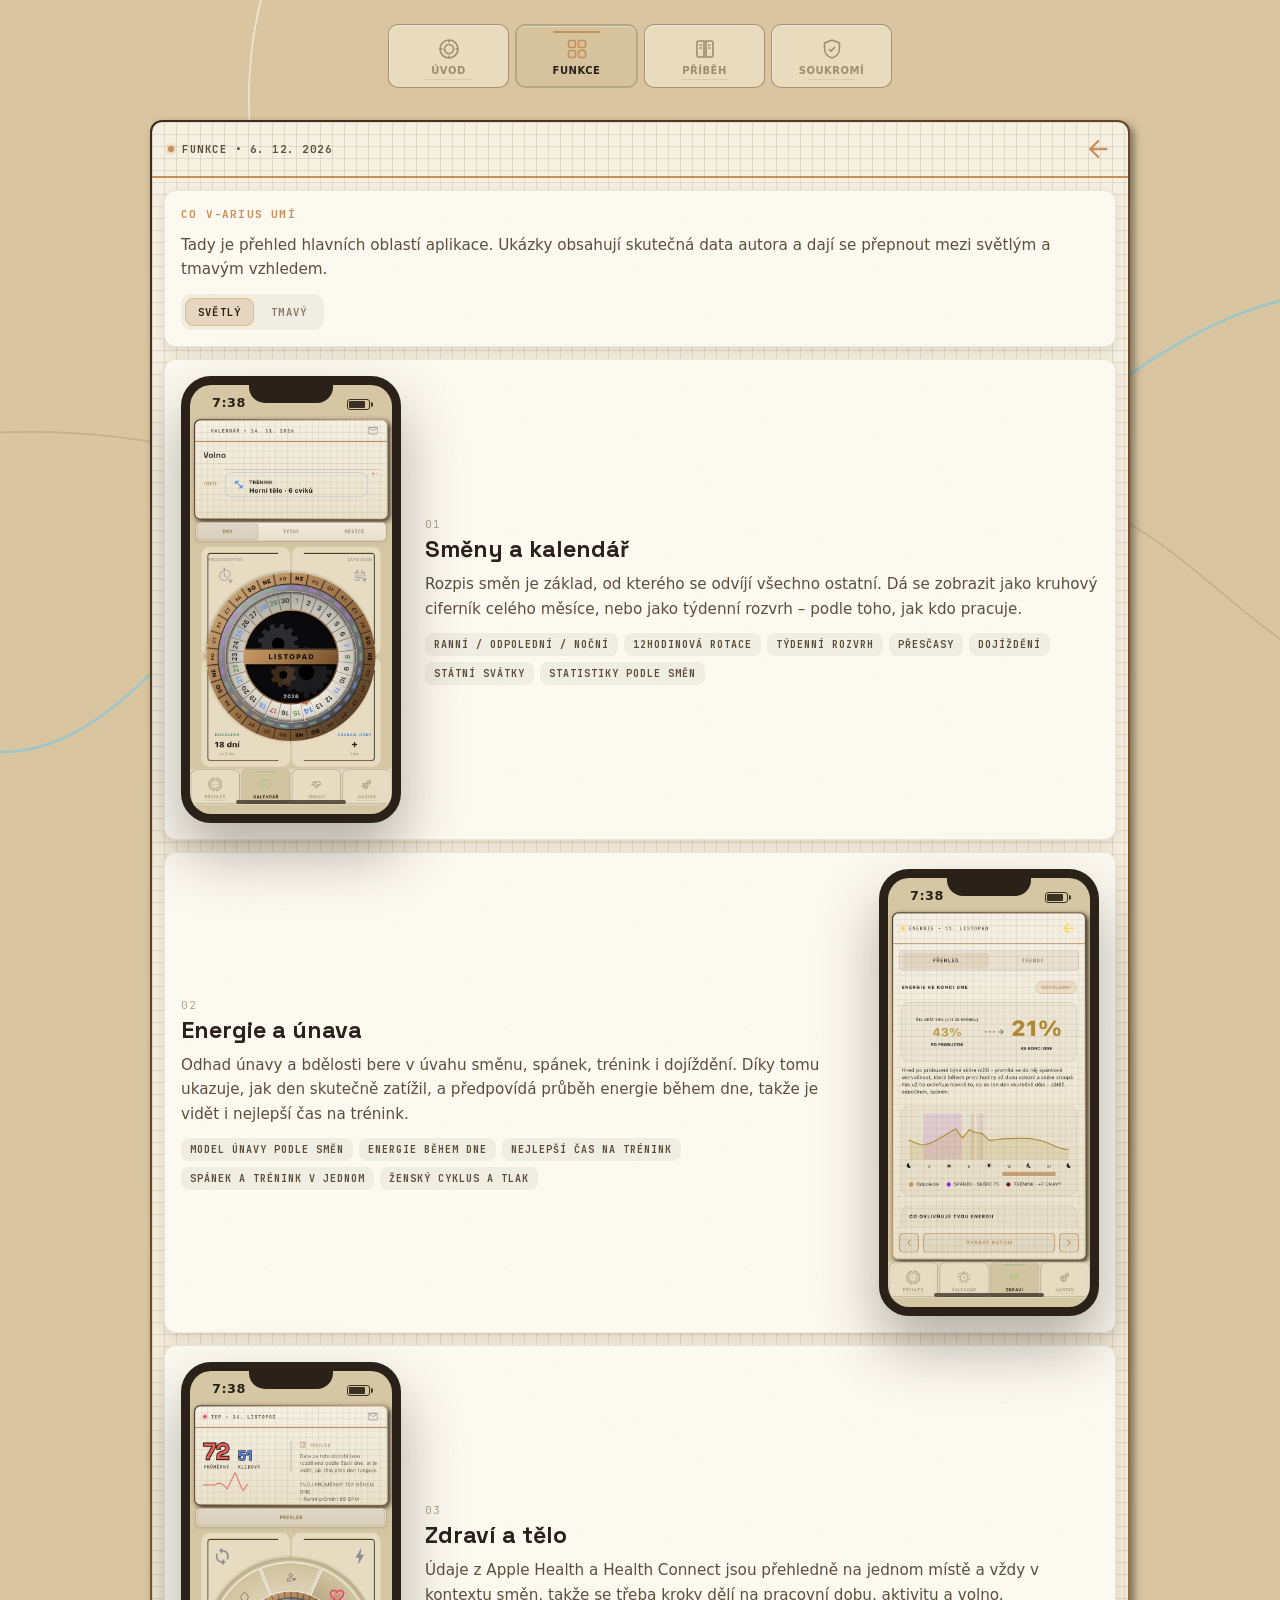
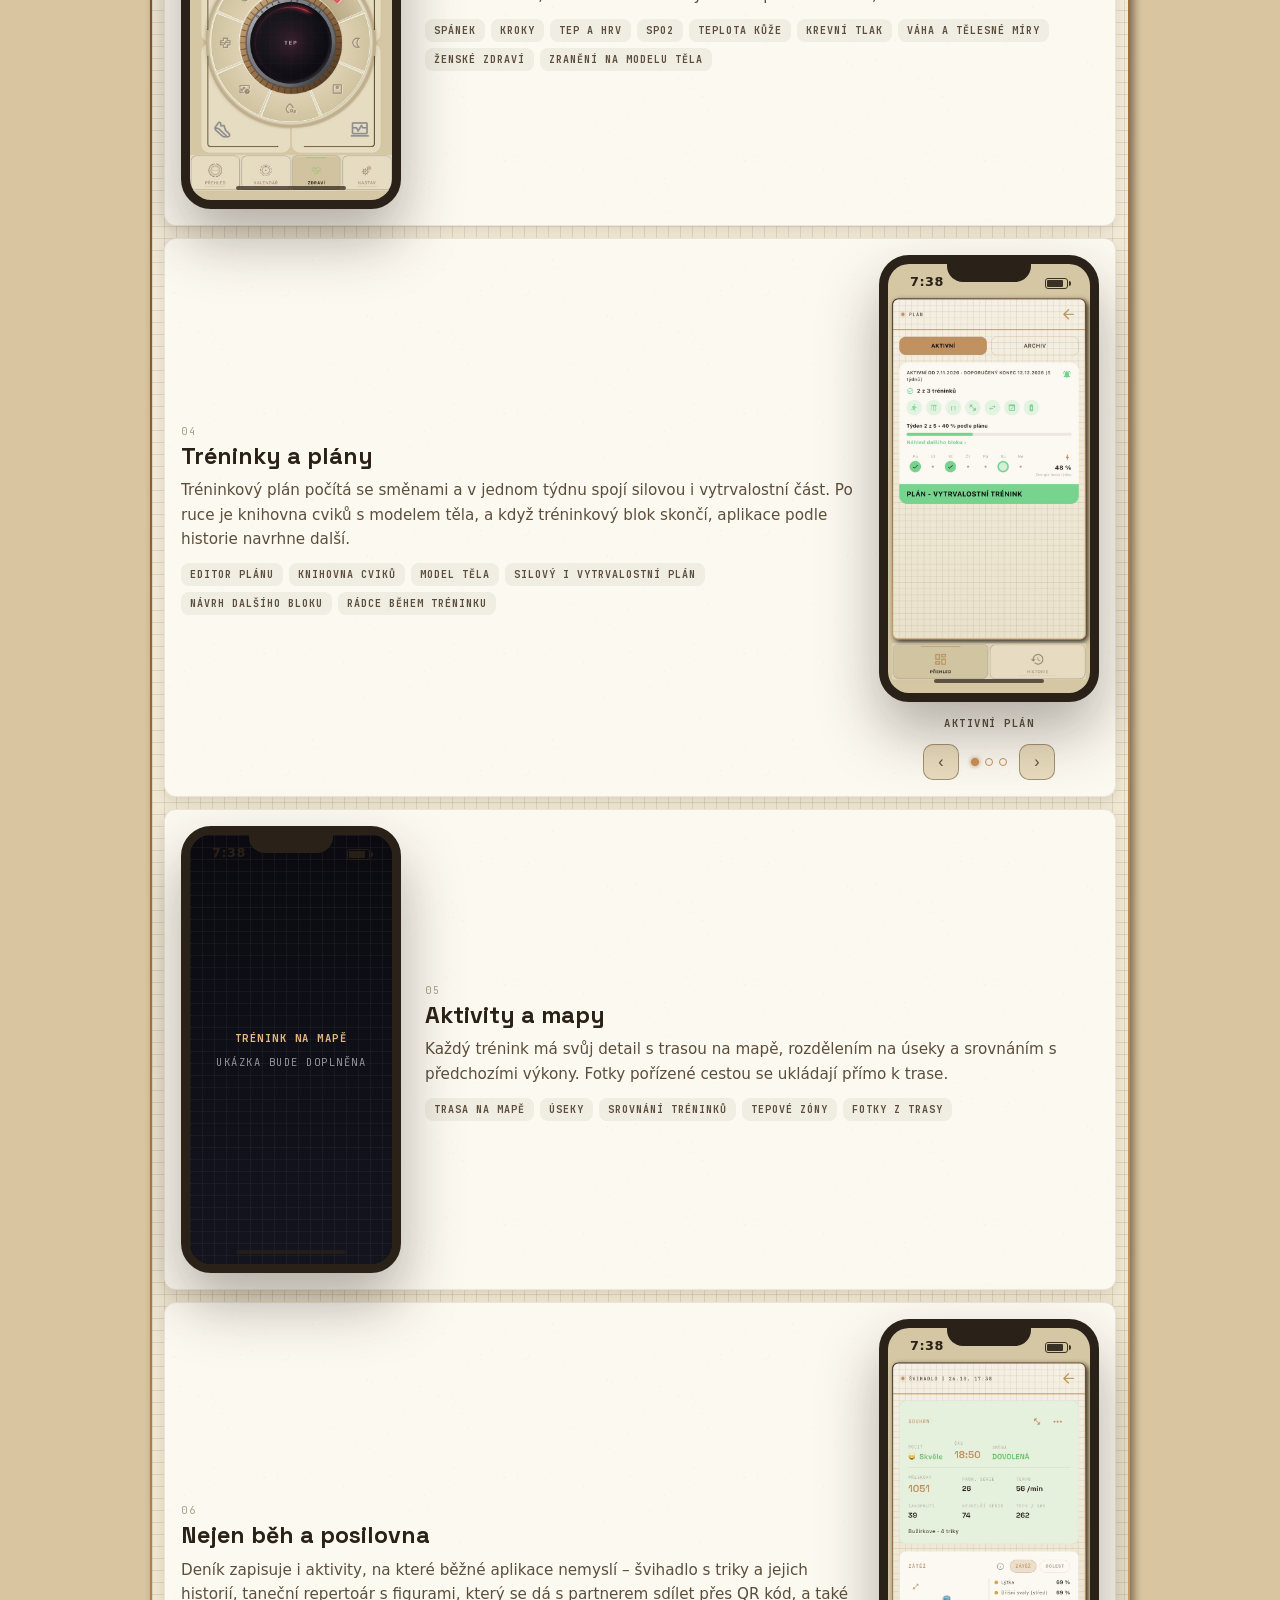
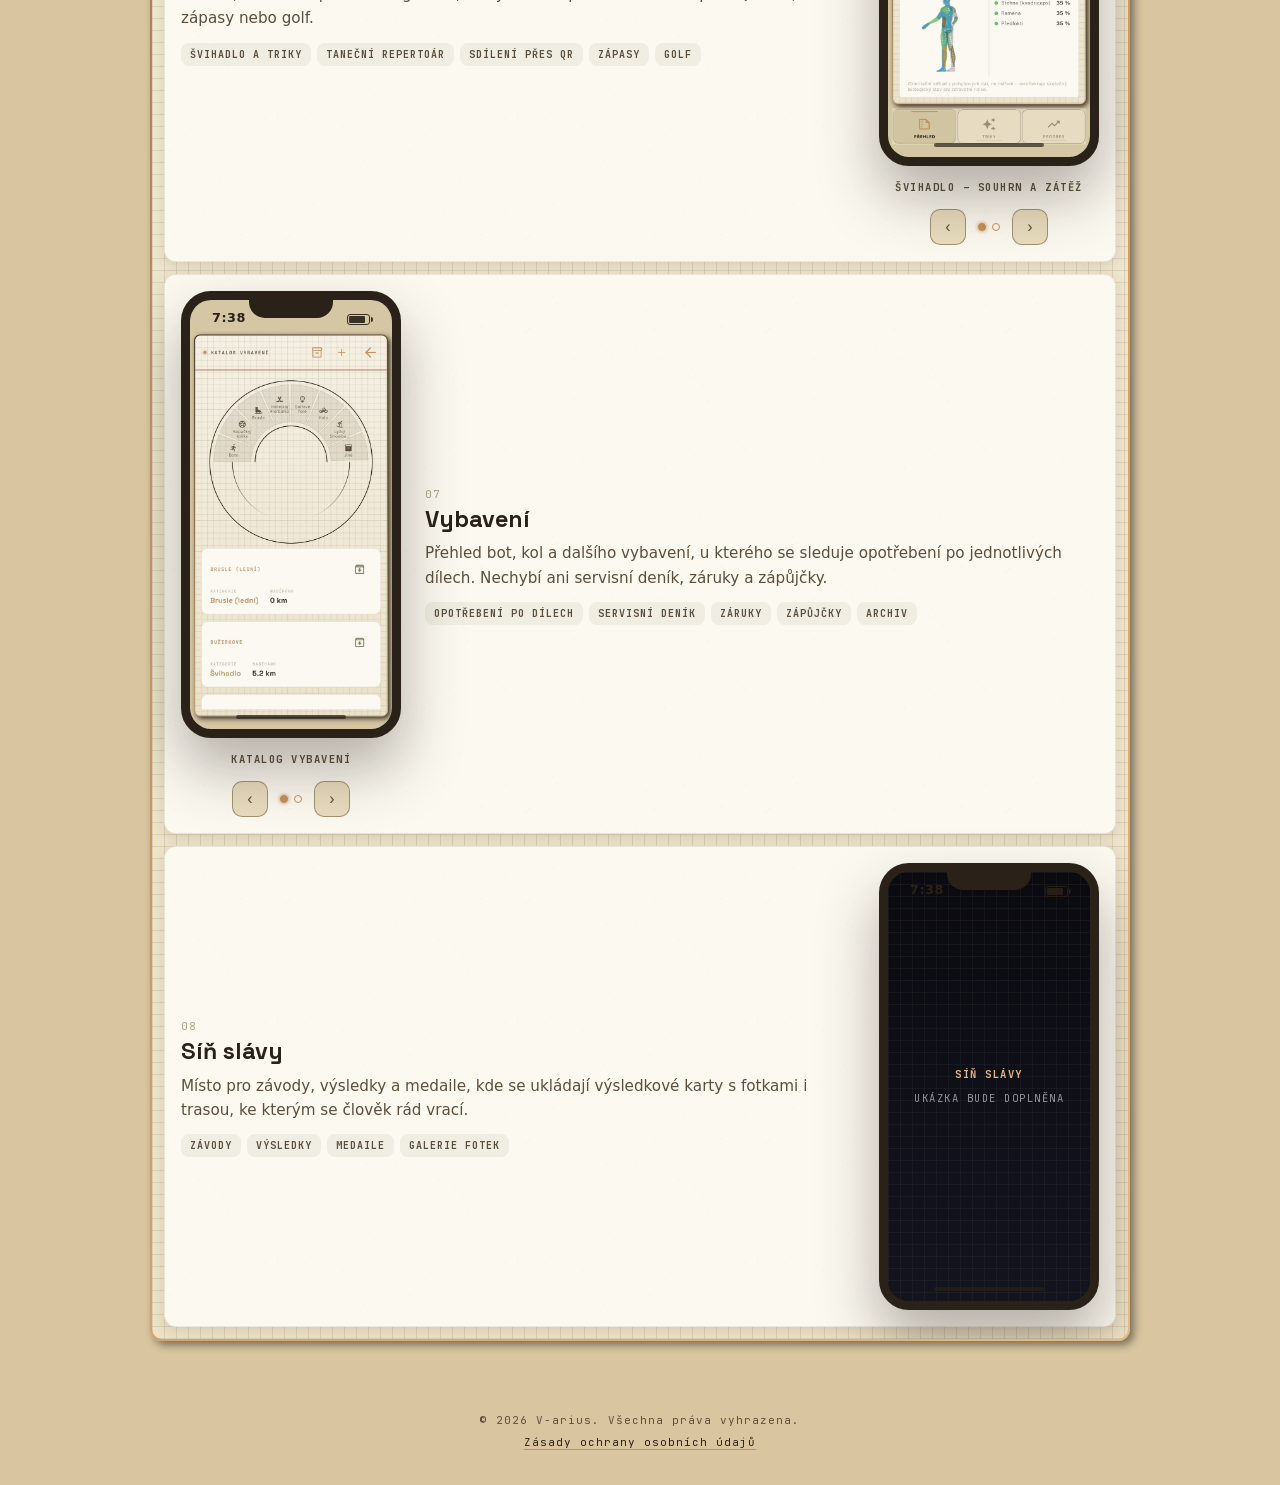
==== commit eb43f1c4: "Formulář: souhlas + poučení, zásady: kapitola o webu a formuláři (7 jazyků), písma hostovaná na webu" ====
--- a/funkce/index.html
+++ b/funkce/index.html
@@ -5,11 +5,9 @@
     <meta name="viewport" content="width=device-width, initial-scale=1.0, viewport-fit=cover">
     <title>V-arius | Funkce</title>
     <meta name="description" content="Co umí V-arius: směny a kalendář, energie a únava, zdraví, tréninkové plány, mapy, švihadlo, tanec, vybavení a síň slávy.">
-    <link rel="preconnect" href="https://fonts.googleapis.com">
-    <link rel="preconnect" href="https://fonts.gstatic.com" crossorigin>
-    <link href="https://fonts.googleapis.com/css2?family=JetBrains+Mono:wght@400;700&family=Space+Grotesk:wght@500;700&display=swap" rel="stylesheet">
-    <link rel="stylesheet" href="../style.css?v=20261120b">
-    <link rel="stylesheet" href="../layout.css?v=20261120b">
+    <link rel="stylesheet" href="../fonts/fonts.css?v=20261121">
+    <link rel="stylesheet" href="../style.css?v=20261121">
+    <link rel="stylesheet" href="../layout.css?v=20261121">
 </head>
 <body>
 
@@ -216,6 +214,6 @@
         <a href="../privacy/?lang=cs">Zásady ochrany osobních údajů</a>
     </footer>
 
-    <script src="../site.js?v=20261120b"></script>
+    <script src="../site.js?v=20261121"></script>
 </body>
 </html>
--- a/fonts/fonts.css
+++ b/fonts/fonts.css
@@ -0,0 +1,109 @@
+/* Písma hostovaná přímo na webu (žádné spojení na servery Google). */
+/* cyrillic-ext */
+@font-face {
+  font-family: 'JetBrains Mono';
+  font-style: normal;
+  font-weight: 400;
+  font-display: swap;
+  src: url(JetBrainsMono-400-cyrillic-ext.woff2) format('woff2');
+  unicode-range: U+0460-052F, U+1C80-1C8A, U+20B4, U+2DE0-2DFF, U+A640-A69F, U+FE2E-FE2F;
+}
+/* cyrillic */
+@font-face {
+  font-family: 'JetBrains Mono';
+  font-style: normal;
+  font-weight: 400;
+  font-display: swap;
+  src: url(JetBrainsMono-400-cyrillic.woff2) format('woff2');
+  unicode-range: U+0301, U+0400-045F, U+0490-0491, U+04B0-04B1, U+2116;
+}
+/* latin-ext */
+@font-face {
+  font-family: 'JetBrains Mono';
+  font-style: normal;
+  font-weight: 400;
+  font-display: swap;
+  src: url(JetBrainsMono-400-latin-ext.woff2) format('woff2');
+  unicode-range: U+0100-02BA, U+02BD-02C5, U+02C7-02CC, U+02CE-02D7, U+02DD-02FF, U+0304, U+0308, U+0329, U+1D00-1DBF, U+1E00-1E9F, U+1EF2-1EFF, U+2020, U+20A0-20AB, U+20AD-20C4, U+2113, U+2C60-2C7F, U+A720-A7FF;
+}
+/* latin */
+@font-face {
+  font-family: 'JetBrains Mono';
+  font-style: normal;
+  font-weight: 400;
+  font-display: swap;
+  src: url(JetBrainsMono-400-latin.woff2) format('woff2');
+  unicode-range: U+0000-00FF, U+0131, U+0152-0153, U+02BB-02BC, U+02C6, U+02DA, U+02DC, U+0304, U+0308, U+0329, U+2000-206F, U+20AC, U+2122, U+2191, U+2193, U+2212, U+2215, U+FEFF, U+FFFD;
+}
+/* cyrillic-ext */
+@font-face {
+  font-family: 'JetBrains Mono';
+  font-style: normal;
+  font-weight: 700;
+  font-display: swap;
+  src: url(JetBrainsMono-700-cyrillic-ext.woff2) format('woff2');
+  unicode-range: U+0460-052F, U+1C80-1C8A, U+20B4, U+2DE0-2DFF, U+A640-A69F, U+FE2E-FE2F;
+}
+/* cyrillic */
+@font-face {
+  font-family: 'JetBrains Mono';
+  font-style: normal;
+  font-weight: 700;
+  font-display: swap;
+  src: url(JetBrainsMono-700-cyrillic.woff2) format('woff2');
+  unicode-range: U+0301, U+0400-045F, U+0490-0491, U+04B0-04B1, U+2116;
+}
+/* latin-ext */
+@font-face {
+  font-family: 'JetBrains Mono';
+  font-style: normal;
+  font-weight: 700;
+  font-display: swap;
+  src: url(JetBrainsMono-700-latin-ext.woff2) format('woff2');
+  unicode-range: U+0100-02BA, U+02BD-02C5, U+02C7-02CC, U+02CE-02D7, U+02DD-02FF, U+0304, U+0308, U+0329, U+1D00-1DBF, U+1E00-1E9F, U+1EF2-1EFF, U+2020, U+20A0-20AB, U+20AD-20C4, U+2113, U+2C60-2C7F, U+A720-A7FF;
+}
+/* latin */
+@font-face {
+  font-family: 'JetBrains Mono';
+  font-style: normal;
+  font-weight: 700;
+  font-display: swap;
+  src: url(JetBrainsMono-700-latin.woff2) format('woff2');
+  unicode-range: U+0000-00FF, U+0131, U+0152-0153, U+02BB-02BC, U+02C6, U+02DA, U+02DC, U+0304, U+0308, U+0329, U+2000-206F, U+20AC, U+2122, U+2191, U+2193, U+2212, U+2215, U+FEFF, U+FFFD;
+}
+/* latin-ext */
+@font-face {
+  font-family: 'Space Grotesk';
+  font-style: normal;
+  font-weight: 500;
+  font-display: swap;
+  src: url(SpaceGrotesk-500-latin-ext.woff2) format('woff2');
+  unicode-range: U+0100-02BA, U+02BD-02C5, U+02C7-02CC, U+02CE-02D7, U+02DD-02FF, U+0304, U+0308, U+0329, U+1D00-1DBF, U+1E00-1E9F, U+1EF2-1EFF, U+2020, U+20A0-20AB, U+20AD-20C4, U+2113, U+2C60-2C7F, U+A720-A7FF;
+}
+/* latin */
+@font-face {
+  font-family: 'Space Grotesk';
+  font-style: normal;
+  font-weight: 500;
+  font-display: swap;
+  src: url(SpaceGrotesk-500-latin.woff2) format('woff2');
+  unicode-range: U+0000-00FF, U+0131, U+0152-0153, U+02BB-02BC, U+02C6, U+02DA, U+02DC, U+0304, U+0308, U+0329, U+2000-206F, U+20AC, U+2122, U+2191, U+2193, U+2212, U+2215, U+FEFF, U+FFFD;
+}
+/* latin-ext */
+@font-face {
+  font-family: 'Space Grotesk';
+  font-style: normal;
+  font-weight: 700;
+  font-display: swap;
+  src: url(SpaceGrotesk-700-latin-ext.woff2) format('woff2');
+  unicode-range: U+0100-02BA, U+02BD-02C5, U+02C7-02CC, U+02CE-02D7, U+02DD-02FF, U+0304, U+0308, U+0329, U+1D00-1DBF, U+1E00-1E9F, U+1EF2-1EFF, U+2020, U+20A0-20AB, U+20AD-20C4, U+2113, U+2C60-2C7F, U+A720-A7FF;
+}
+/* latin */
+@font-face {
+  font-family: 'Space Grotesk';
+  font-style: normal;
+  font-weight: 700;
+  font-display: swap;
+  src: url(SpaceGrotesk-700-latin.woff2) format('woff2');
+  unicode-range: U+0000-00FF, U+0131, U+0152-0153, U+02BB-02BC, U+02C6, U+02DA, U+02DC, U+0304, U+0308, U+0329, U+2000-206F, U+20AC, U+2122, U+2191, U+2193, U+2212, U+2215, U+FEFF, U+FFFD;
+}
--- a/style.css
+++ b/style.css
@@ -480,3 +480,32 @@
         margin: 0 auto;
     }
 }
+
+/* Souhlas u upozornění na vydání – políčko je při načtení vždy prázdné. */
+.consent {
+    flex-basis: 100%;
+    display: flex;
+    gap: 10px;
+    align-items: flex-start;
+    font-size: 0.88rem;
+    line-height: 1.45;
+    color: var(--ink-soft);
+    cursor: pointer;
+}
+.newsletter-form .consent input {
+    flex: 0 0 auto;
+    min-width: 0;
+    width: 20px;
+    height: 20px;
+    margin: 1px 0 0;
+    padding: 0;
+    accent-color: var(--copper);
+}
+.form-note {
+    flex-basis: 100%;
+    margin: 2px 0 0;
+    font-size: 0.8rem;
+    line-height: 1.5;
+    color: var(--ink-faint);
+}
+.form-note a { color: inherit; text-decoration: underline; }
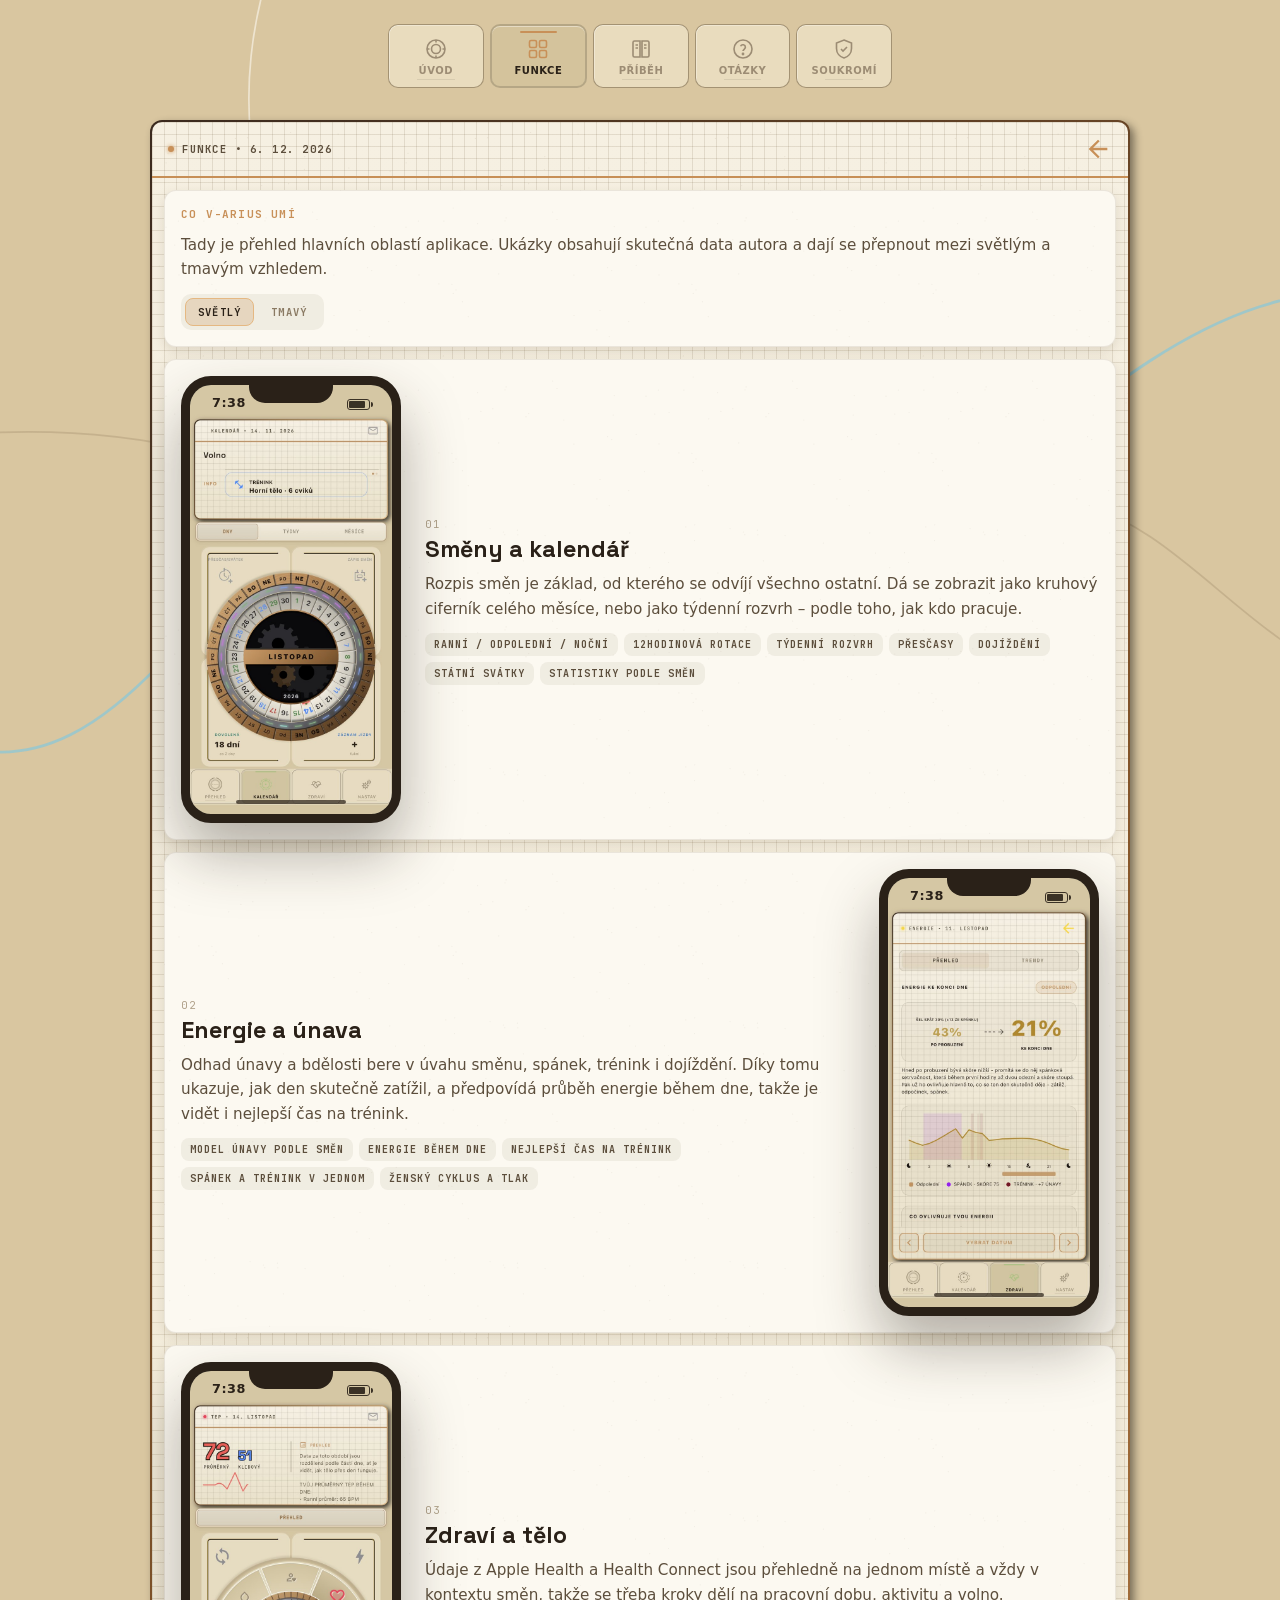
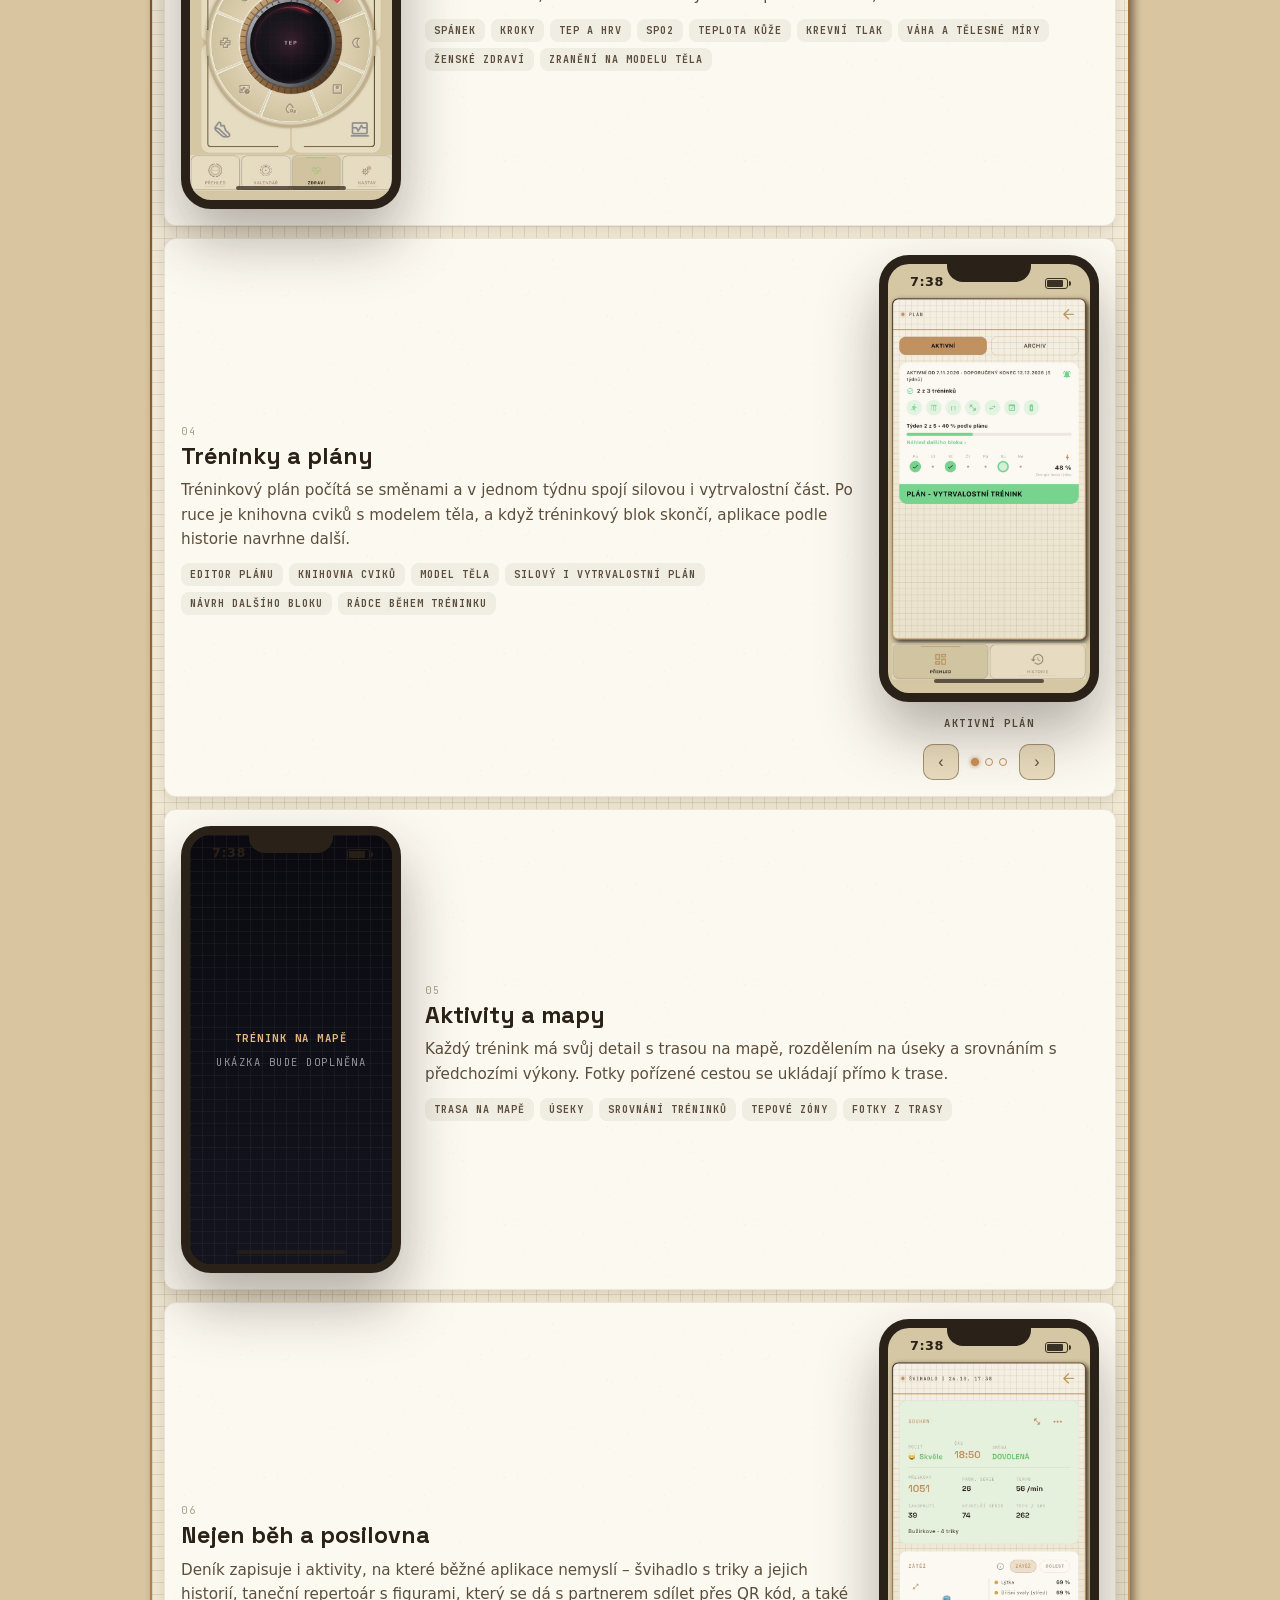
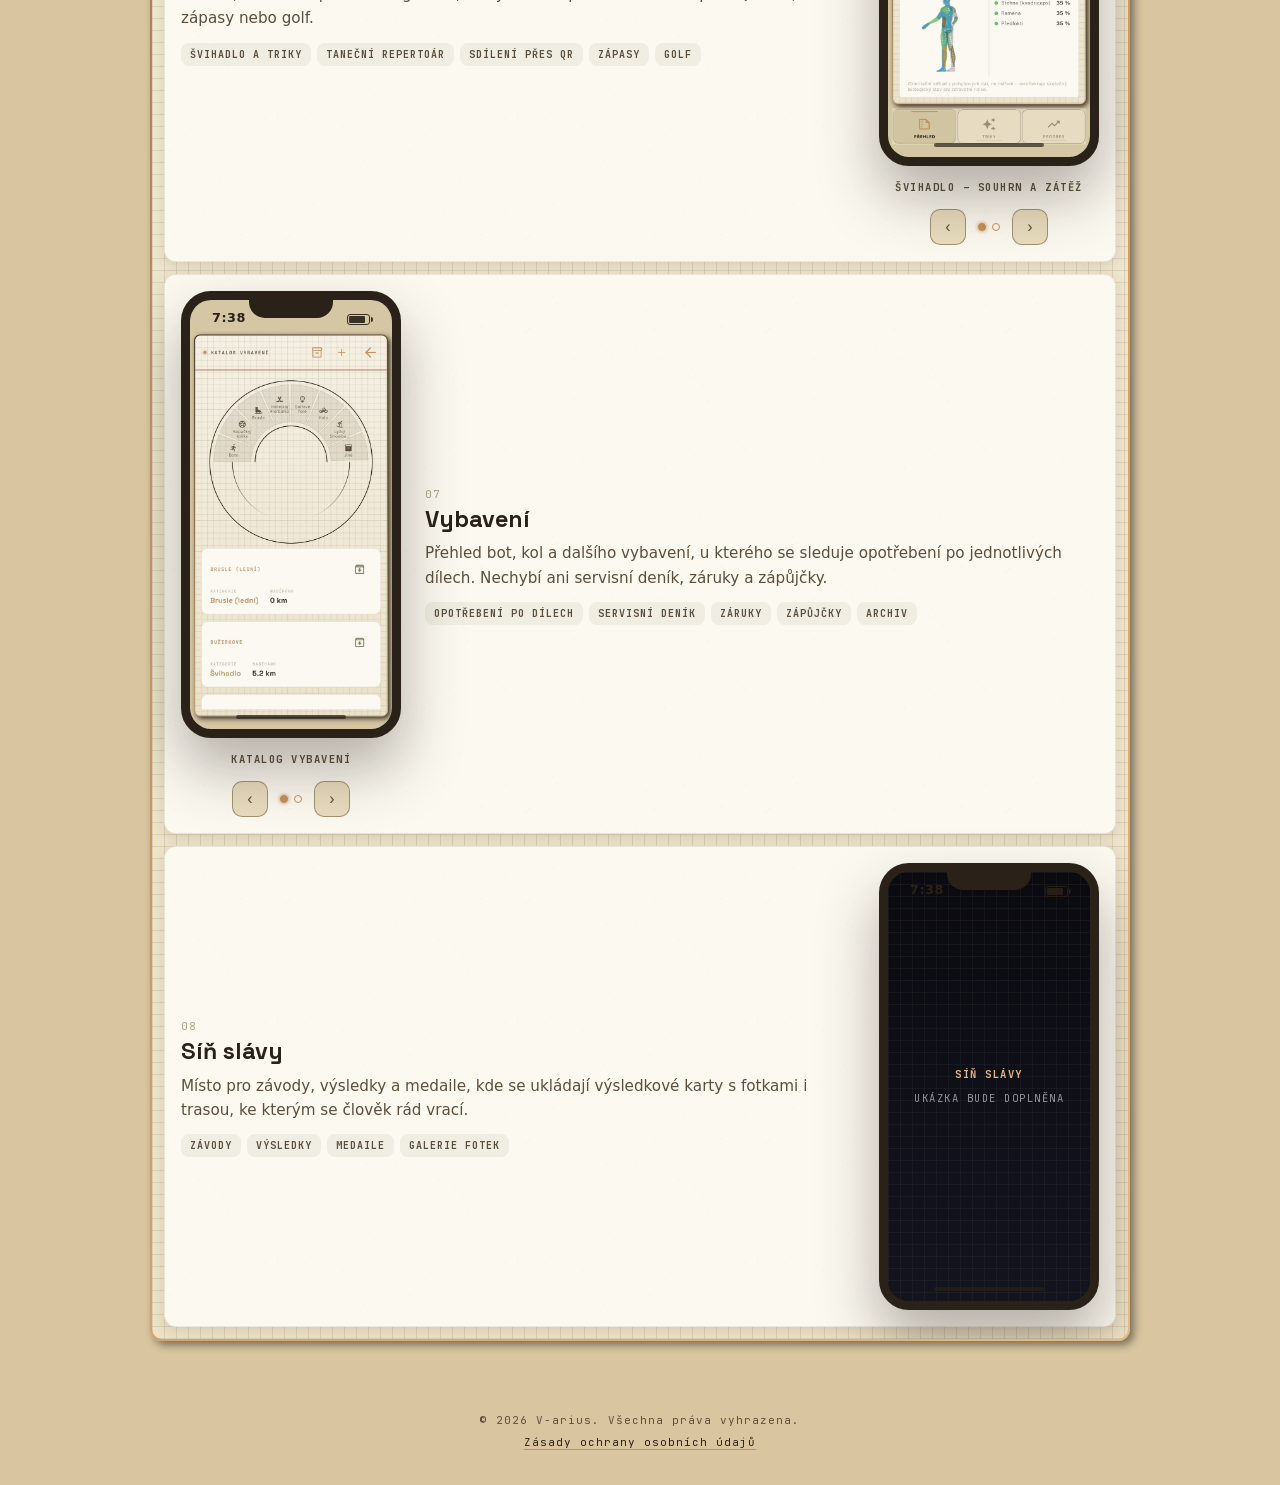
==== commit b435aad2: "Nová stránka Otázky (15 otázek + zdroje), termín jaro 2027, lišta s Otázkami Co-Authored-By: Claude " ====
--- a/funkce/index.html
+++ b/funkce/index.html
@@ -6,8 +6,8 @@
     <title>V-arius | Funkce</title>
     <meta name="description" content="Co umí V-arius: směny a kalendář, energie a únava, zdraví, tréninkové plány, mapy, švihadlo, tanec, vybavení a síň slávy.">
     <link rel="stylesheet" href="../fonts/fonts.css?v=20261121">
-    <link rel="stylesheet" href="../style.css?v=20261121">
-    <link rel="stylesheet" href="../layout.css?v=20261121">
+    <link rel="stylesheet" href="../style.css?v=20261121b">
+    <link rel="stylesheet" href="../layout.css?v=20261122">
 </head>
 <body>
 
@@ -23,6 +23,10 @@
         <a class="nav-item" href="../pribeh/">
             <svg viewBox="0 0 24 24" fill="none" stroke="currentColor" stroke-width="1.6" aria-hidden="true"><path d="M4 5.5C4 4.7 4.7 4 5.5 4H11v16H5.5C4.7 20 4 19.3 4 18.5v-13z"/><path d="M20 5.5c0-.8-.7-1.5-1.5-1.5H13v16h5.5c.8 0 1.5-.7 1.5-1.5v-13z"/><path d="M6.5 8h2.5M6.5 11h2.5M15 8h2.5M15 11h2.5"/></svg>
             Příběh
+        </a>
+        <a class="nav-item" href="../otazky/">
+            <svg viewBox="0 0 24 24" fill="none" stroke="currentColor" stroke-width="1.6" aria-hidden="true"><circle cx="12" cy="12" r="9"/><path d="M9.6 9.3a2.5 2.5 0 0 1 4.8 1c0 1.7-2.4 2.2-2.4 3.7"/><circle cx="12" cy="17" r="0.6" fill="currentColor"/></svg>
+            Otázky
         </a>
         <a class="nav-item" href="../privacy/?lang=cs">
             <svg viewBox="0 0 24 24" fill="none" stroke="currentColor" stroke-width="1.6" aria-hidden="true"><path d="M12 3l7.5 3v5.5c0 4.6-3.2 8.3-7.5 9.5-4.3-1.2-7.5-4.9-7.5-9.5V6L12 3z"/><path d="M9 12l2 2 4-4"/></svg>
@@ -214,6 +218,6 @@
         <a href="../privacy/?lang=cs">Zásady ochrany osobních údajů</a>
     </footer>
 
-    <script src="../site.js?v=20261121"></script>
+    <script src="../site.js?v=20261121b"></script>
 </body>
 </html>
--- a/style.css
+++ b/style.css
@@ -509,3 +509,14 @@
     color: var(--ink-faint);
 }
 .form-note a { color: inherit; text-decoration: underline; }
+.newsletter-form .hp { position: absolute; left: -9999px; width: 1px; height: 1px; opacity: 0; }
+.newsletter-form [hidden] { display: none !important; }
+.form-done {
+    flex-basis: 100%;
+    margin: 0;
+    padding: 14px 16px;
+    border-radius: 10px;
+    border: 1.5px solid var(--copper-hi);
+    background: rgba(199, 142, 86, 0.18);
+    color: var(--ink);
+}
--- a/layout.css
+++ b/layout.css
@@ -363,3 +363,32 @@
 .story-text + .features-intro { margin-top: 12px; }
 .history-frame { background: #0E0F14; }
 .history-frame .phone-slide { top: 26px; }
+
+/* --- STRÁNKA OTÁZKY --- */
+.faq-list details + details { border-top: 1px solid rgba(107, 86, 56, 0.15); }
+.faq-list summary {
+    list-style: none;
+    cursor: pointer;
+    display: flex;
+    justify-content: space-between;
+    align-items: center;
+    gap: 12px;
+    padding: 14px 0;
+    font-weight: 600;
+    color: var(--ink);
+}
+.faq-list summary::-webkit-details-marker { display: none; }
+.faq-list summary::after {
+    content: "+";
+    flex-shrink: 0;
+    font-family: var(--font-label);
+    font-size: 1.1rem;
+    color: var(--copper-gold);
+    transition: transform 0.2s;
+}
+.faq-list details[open] summary::after { transform: rotate(45deg); }
+.faq-list details p { margin: 0 0 14px; }
+.faq-list details:first-child summary { padding-top: 4px; }
+.sources ul { list-style: none; margin-left: 0; }
+.sources li + li { margin-top: 12px; }
+.sources cite { font-style: normal; font-size: 0.82rem; color: var(--ink-faint); }
